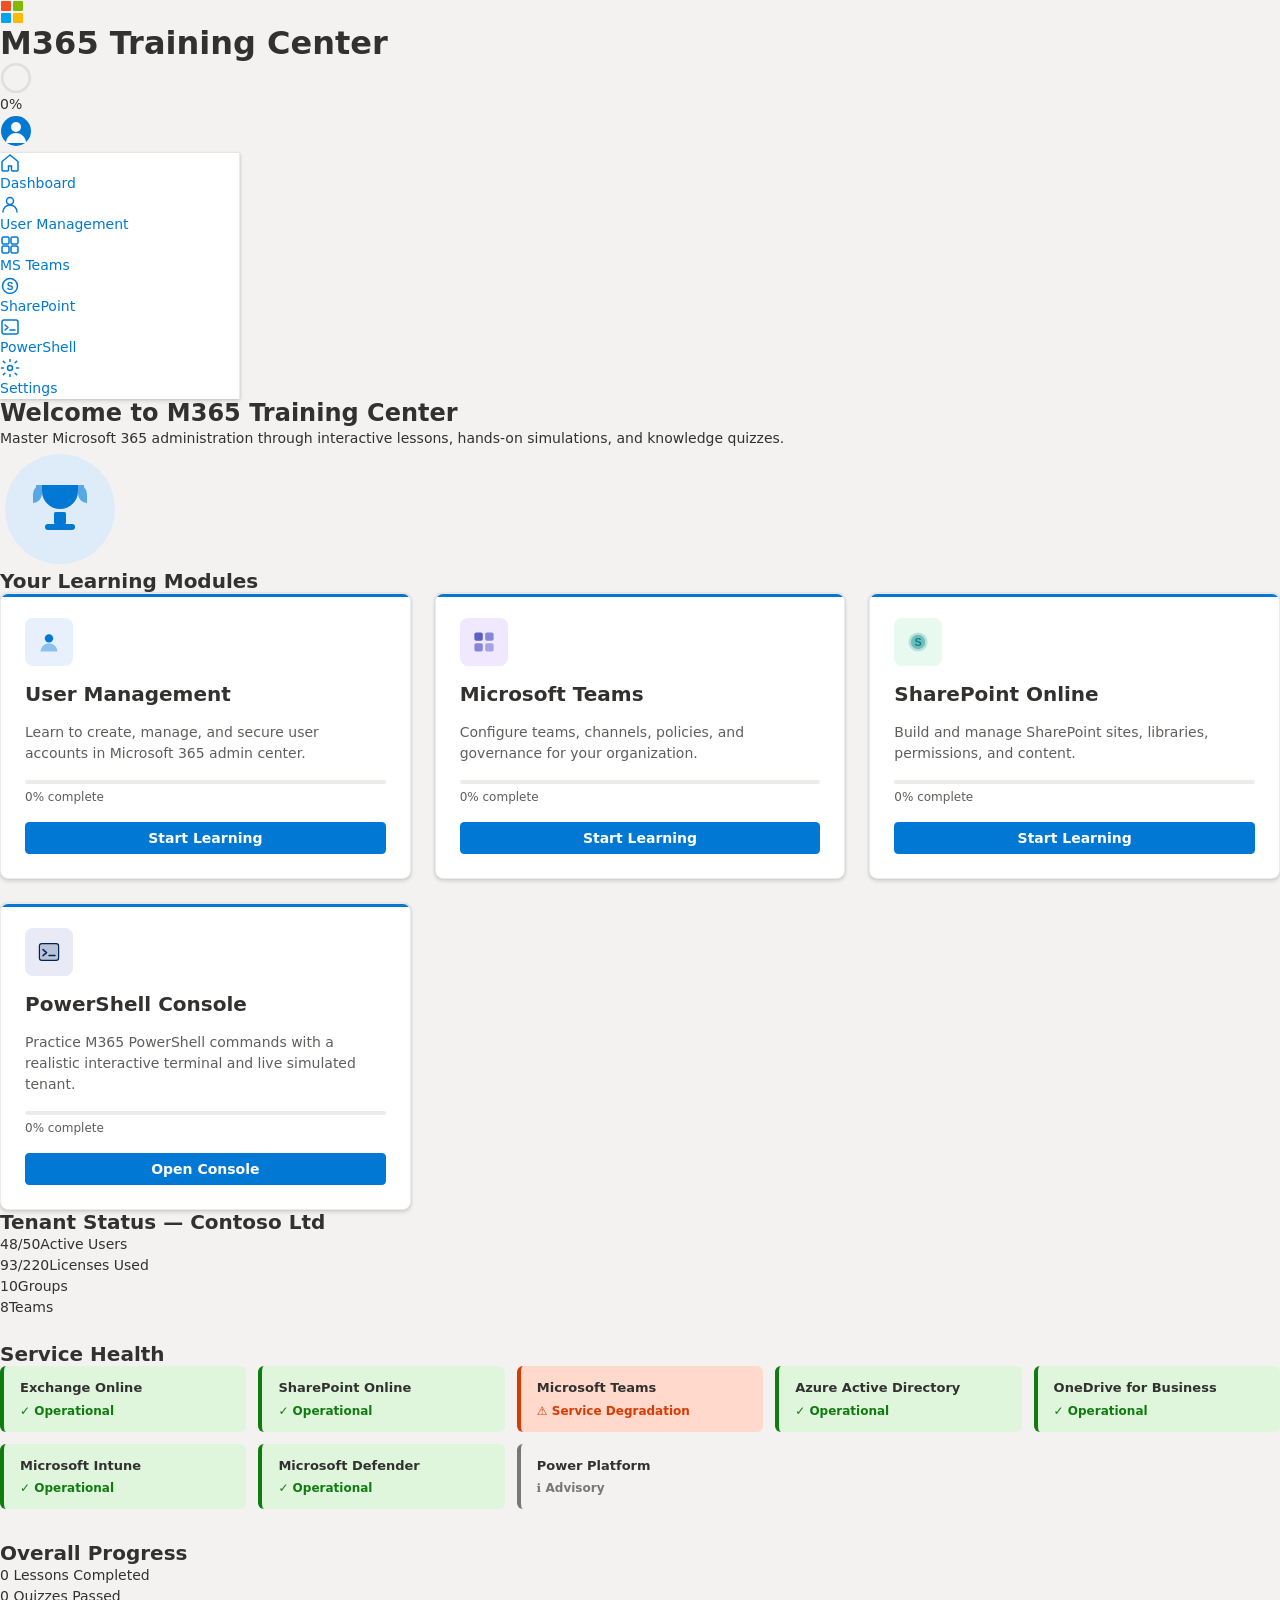
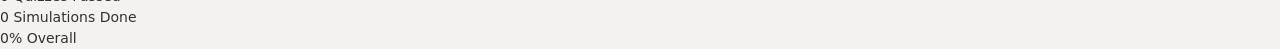
==== index.html @ ea3fabab "Initial commit" ====
<!DOCTYPE html>
<html lang="en">
<head>
  <meta charset="UTF-8">
  <meta name="viewport" content="width=device-width, initial-scale=1.0">
  <title>M365 Training Center</title>
  <link rel="stylesheet" href="css/styles.css">
</head>
<body>

  <!-- ============================================================
       TOP NAVIGATION BAR
       ============================================================ -->
  <header class="topnav" role="banner">
    <div class="topnav-left">
      <!-- Microsoft 365 Logo — four colored squares -->
      <a href="#" class="topnav-logo" aria-label="M365 Home" data-nav="dashboard">
        <svg width="24" height="24" viewBox="0 0 24 24" fill="none" aria-hidden="true">
          <rect x="1" y="1" width="10" height="10" rx="1" fill="#f25022"/>
          <rect x="13" y="1" width="10" height="10" rx="1" fill="#7fba00"/>
          <rect x="1" y="13" width="10" height="10" rx="1" fill="#00a4ef"/>
          <rect x="13" y="13" width="10" height="10" rx="1" fill="#ffb900"/>
        </svg>
      </a>
      <h1 class="topnav-title">M365 Training Center</h1>
    </div>

    <div class="topnav-right">
      <!-- Overall progress ring -->
      <div class="topnav-progress" aria-label="Overall progress" title="Overall progress">
        <svg width="32" height="32" viewBox="0 0 36 36" class="progress-ring">
          <circle cx="18" cy="18" r="15.5" fill="none" stroke="#e1dfdd" stroke-width="3"/>
          <circle cx="18" cy="18" r="15.5" fill="none" stroke="#0078d4" stroke-width="3"
                  stroke-dasharray="97.4" stroke-dashoffset="97.4" stroke-linecap="round"
                  transform="rotate(-90 18 18)" id="overall-progress-ring"/>
        </svg>
        <span class="progress-ring-label" id="overall-progress-pct">0%</span>
      </div>

      <!-- User avatar -->
      <button class="topnav-avatar" aria-label="User profile" id="btn-user-profile">
        <svg width="32" height="32" viewBox="0 0 32 32" fill="none" aria-hidden="true">
          <circle cx="16" cy="16" r="15" fill="#0078d4"/>
          <circle cx="16" cy="12" r="5" fill="#fff"/>
          <path d="M6 28c0-5.523 4.477-10 10-10s10 4.477 10 10" fill="#fff"/>
        </svg>
      </button>
    </div>
  </header>

  <!-- ============================================================
       LAYOUT WRAPPER (sidebar + main)
       ============================================================ -->
  <div class="layout">

    <!-- ==========================================================
         SIDEBAR NAVIGATION
         ========================================================== -->
    <nav class="sidebar" role="navigation" aria-label="Main navigation">
      <ul class="sidebar-nav">
        <!-- Dashboard -->
        <li>
          <a href="#" class="sidebar-link active" data-nav="dashboard" aria-current="page">
            <svg class="sidebar-icon" width="20" height="20" viewBox="0 0 20 20" fill="none" aria-hidden="true">
              <path d="M10 2L2 8.5V17a1 1 0 001 1h4.5a1 1 0 001-1v-4h3v4a1 1 0 001 1H17a1 1 0 001-1V8.5L10 2z"
                    stroke="currentColor" stroke-width="1.5" fill="none"/>
            </svg>
            <span class="sidebar-label">Dashboard</span>
          </a>
        </li>

        <!-- Module 1: User Management -->
        <li>
          <a href="#" class="sidebar-link" data-nav="module" data-module="users">
            <svg class="sidebar-icon" width="20" height="20" viewBox="0 0 20 20" fill="none" aria-hidden="true">
              <circle cx="10" cy="7" r="3.5" stroke="currentColor" stroke-width="1.5"/>
              <path d="M3 18c0-3.866 3.134-7 7-7s7 3.134 7 7" stroke="currentColor" stroke-width="1.5" stroke-linecap="round"/>
            </svg>
            <span class="sidebar-label">User Management</span>
          </a>
        </li>

        <!-- Module 2: MS Teams -->
        <li>
          <a href="#" class="sidebar-link" data-nav="module" data-module="teams">
            <svg class="sidebar-icon" width="20" height="20" viewBox="0 0 20 20" fill="none" aria-hidden="true">
              <rect x="2" y="2" width="7" height="7" rx="1.5" stroke="currentColor" stroke-width="1.5"/>
              <rect x="11" y="2" width="7" height="7" rx="1.5" stroke="currentColor" stroke-width="1.5"/>
              <rect x="2" y="11" width="7" height="7" rx="1.5" stroke="currentColor" stroke-width="1.5"/>
              <rect x="11" y="11" width="7" height="7" rx="1.5" stroke="currentColor" stroke-width="1.5"/>
            </svg>
            <span class="sidebar-label">MS Teams</span>
          </a>
        </li>

        <!-- Module 3: SharePoint -->
        <li>
          <a href="#" class="sidebar-link" data-nav="module" data-module="sharepoint">
            <svg class="sidebar-icon" width="20" height="20" viewBox="0 0 20 20" fill="none" aria-hidden="true">
              <circle cx="10" cy="10" r="7.5" stroke="currentColor" stroke-width="1.5"/>
              <text x="10" y="14" text-anchor="middle" fill="currentColor" font-size="10" font-weight="600" font-family="Segoe UI, sans-serif">S</text>
            </svg>
            <span class="sidebar-label">SharePoint</span>
          </a>
        </li>

        <!-- Module 4: PowerShell Console -->
        <li>
          <a href="#" class="sidebar-link" data-nav="module" data-module="console">
            <svg class="sidebar-icon" width="20" height="20" viewBox="0 0 20 20" fill="none" aria-hidden="true">
              <rect x="2" y="3" width="16" height="14" rx="2" stroke="currentColor" stroke-width="1.5" fill="none"/>
              <path d="M5 8l3 2.5L5 13" stroke="currentColor" stroke-width="1.5" stroke-linecap="round" stroke-linejoin="round" fill="none"/>
              <line x1="10" y1="13" x2="15" y2="13" stroke="currentColor" stroke-width="1.5" stroke-linecap="round"/>
            </svg>
            <span class="sidebar-label">PowerShell</span>
          </a>
        </li>

        <!-- Spacer -->
        <li class="sidebar-spacer" aria-hidden="true"></li>

        <!-- Settings -->
        <li>
          <a href="#" class="sidebar-link" data-nav="settings">
            <svg class="sidebar-icon" width="20" height="20" viewBox="0 0 20 20" fill="none" aria-hidden="true">
              <circle cx="10" cy="10" r="2.5" stroke="currentColor" stroke-width="1.5"/>
              <path d="M10 1.5v2M10 16.5v2M1.5 10h2M16.5 10h2M3.4 3.4l1.4 1.4M15.2 15.2l1.4 1.4M3.4 16.6l1.4-1.4M15.2 4.8l1.4-1.4"
                    stroke="currentColor" stroke-width="1.5" stroke-linecap="round"/>
            </svg>
            <span class="sidebar-label">Settings</span>
          </a>
        </li>
      </ul>
    </nav>

    <!-- ==========================================================
         MAIN CONTENT AREA
         ========================================================== -->
    <main id="main-content" class="main-content" role="main">

      <!-- ~~~~~~~~~~~~~~~~~~~~~~~~~~~~~~~~~~~~~~~~~~~~~~~~~~~~~~~~
           VIEW: DASHBOARD
           ~~~~~~~~~~~~~~~~~~~~~~~~~~~~~~~~~~~~~~~~~~~~~~~~~~~~~~~~ -->
      <section id="view-dashboard" class="view active" aria-label="Dashboard">

        <!-- Hero -->
        <div class="hero">
          <div class="hero-text">
            <h2 class="hero-title">Welcome to M365 Training Center</h2>
            <p class="hero-subtitle">Master Microsoft 365 administration through interactive lessons, hands-on simulations, and knowledge quizzes.</p>
          </div>
          <div class="hero-graphic" aria-hidden="true">
            <svg width="120" height="120" viewBox="0 0 120 120" fill="none">
              <circle cx="60" cy="60" r="55" fill="#deecf9"/>
              <svg x="24" y="24" width="72" height="72" viewBox="0 0 24 24">
                <!-- Trophy icon -->
                <path d="M6 4h12v2a6 6 0 01-12 0V4z" fill="#0078d4"/>
                <path d="M4 4h2v3a3 3 0 01-3 3H3V7a3 3 0 011-2.24V4zM20 4h-2v3a3 3 0 003 3h0V7a3 3 0 00-1-2.24V4z" fill="#0078d4" opacity="0.6"/>
                <rect x="10" y="13" width="4" height="4" rx="0.5" fill="#0078d4"/>
                <rect x="7" y="17" width="10" height="2" rx="1" fill="#0078d4"/>
              </svg>
            </svg>
          </div>
        </div>

        <!-- Module Cards -->
        <h3 class="section-heading">Your Learning Modules</h3>
        <div class="module-cards">

          <!-- Card 1: User Management -->
          <article class="module-card" data-module="users" tabindex="0" role="button" aria-label="Start User Management module">
            <div class="module-card-icon" style="background:#e8f0fe">
              <svg width="40" height="40" viewBox="0 0 40 40" fill="none" aria-hidden="true">
                <circle cx="20" cy="14" r="7" fill="#0078d4"/>
                <path d="M6 36c0-7.732 6.268-14 14-14s14 6.268 14 14" fill="#0078d4" opacity="0.4"/>
              </svg>
            </div>
            <h4 class="module-card-title">User Management</h4>
            <p class="module-card-desc">Learn to create, manage, and secure user accounts in Microsoft 365 admin center.</p>
            <div class="module-card-progress">
              <div class="progress-bar">
                <div class="progress-bar-fill" data-progress="users" style="width:0%"></div>
              </div>
              <span class="progress-label" data-progress-label="users">0% complete</span>
            </div>
            <button class="btn btn-primary module-card-btn" data-nav="module" data-module="users">Start Learning</button>
          </article>

          <!-- Card 2: MS Teams -->
          <article class="module-card" data-module="teams" tabindex="0" role="button" aria-label="Start MS Teams module">
            <div class="module-card-icon" style="background:#f0e8fe">
              <svg width="40" height="40" viewBox="0 0 40 40" fill="none" aria-hidden="true">
                <rect x="4" y="4" width="14" height="14" rx="3" fill="#5b5fc7"/>
                <rect x="22" y="4" width="14" height="14" rx="3" fill="#5b5fc7" opacity="0.7"/>
                <rect x="4" y="22" width="14" height="14" rx="3" fill="#5b5fc7" opacity="0.7"/>
                <rect x="22" y="22" width="14" height="14" rx="3" fill="#5b5fc7" opacity="0.5"/>
              </svg>
            </div>
            <h4 class="module-card-title">Microsoft Teams</h4>
            <p class="module-card-desc">Configure teams, channels, policies, and governance for your organization.</p>
            <div class="module-card-progress">
              <div class="progress-bar">
                <div class="progress-bar-fill" data-progress="teams" style="width:0%"></div>
              </div>
              <span class="progress-label" data-progress-label="teams">0% complete</span>
            </div>
            <button class="btn btn-primary module-card-btn" data-nav="module" data-module="teams">Start Learning</button>
          </article>

          <!-- Card 3: SharePoint -->
          <article class="module-card" data-module="sharepoint" tabindex="0" role="button" aria-label="Start SharePoint module">
            <div class="module-card-icon" style="background:#e8faf0">
              <svg width="40" height="40" viewBox="0 0 40 40" fill="none" aria-hidden="true">
                <circle cx="20" cy="20" r="16" fill="#038387" opacity="0.2"/>
                <circle cx="20" cy="20" r="12" fill="#038387" opacity="0.4"/>
                <text x="20" y="26" text-anchor="middle" fill="#038387" font-size="18" font-weight="700" font-family="Segoe UI, sans-serif">S</text>
              </svg>
            </div>
            <h4 class="module-card-title">SharePoint Online</h4>
            <p class="module-card-desc">Build and manage SharePoint sites, libraries, permissions, and content.</p>
            <div class="module-card-progress">
              <div class="progress-bar">
                <div class="progress-bar-fill" data-progress="sharepoint" style="width:0%"></div>
              </div>
              <span class="progress-label" data-progress-label="sharepoint">0% complete</span>
            </div>
            <button class="btn btn-primary module-card-btn" data-nav="module" data-module="sharepoint">Start Learning</button>
          </article>
          <!-- Card 4: PowerShell Console -->
          <article class="module-card" data-module="console" tabindex="0" role="button" aria-label="Start PowerShell Console module">
            <div class="module-card-icon" style="background:#e8eaf6">
              <svg width="40" height="40" viewBox="0 0 40 40" fill="none" aria-hidden="true">
                <rect x="4" y="6" width="32" height="28" rx="4" fill="#012456" opacity="0.2"/>
                <rect x="4" y="6" width="32" height="28" rx="4" fill="none" stroke="#012456" stroke-width="2"/>
                <path d="M10 16l6 5-6 5" stroke="#012456" stroke-width="2.5" stroke-linecap="round" stroke-linejoin="round" fill="none"/>
                <line x1="20" y1="26" x2="30" y2="26" stroke="#012456" stroke-width="2.5" stroke-linecap="round"/>
              </svg>
            </div>
            <h4 class="module-card-title">PowerShell Console</h4>
            <p class="module-card-desc">Practice M365 PowerShell commands with a realistic interactive terminal and live simulated tenant.</p>
            <div class="module-card-progress">
              <div class="progress-bar">
                <div class="progress-bar-fill" data-progress="console" style="width:0%"></div>
              </div>
              <span class="progress-label" data-progress-label="console">0% complete</span>
            </div>
            <button class="btn btn-primary module-card-btn" data-nav="module" data-module="console">Open Console</button>
          </article>
        </div>

        <!-- Live Tenant Status (Simulated) -->
        <h3 class="section-heading">Tenant Status &mdash; Contoso Ltd</h3>
        <div class="progress-summary-grid" id="tenant-status-grid" style="margin-bottom:24px;">
          <div class="progress-stat"><span class="progress-stat-value" id="ts-users">--</span><span class="progress-stat-label">Active Users</span></div>
          <div class="progress-stat"><span class="progress-stat-value" id="ts-licenses">--</span><span class="progress-stat-label">Licenses Used</span></div>
          <div class="progress-stat"><span class="progress-stat-value" id="ts-groups">--</span><span class="progress-stat-label">Groups</span></div>
          <div class="progress-stat"><span class="progress-stat-value" id="ts-teams">--</span><span class="progress-stat-label">Teams</span></div>
        </div>
        <h3 class="section-heading">Service Health</h3>
        <div id="service-health-panel" style="display:grid;grid-template-columns:repeat(auto-fill,minmax(220px,1fr));gap:12px;margin-bottom:32px;"></div>

        <!-- Overall Progress Summary -->
        <div class="progress-summary">
          <h3 class="section-heading">Overall Progress</h3>
          <div class="progress-summary-grid">
            <div class="progress-stat">
              <span class="progress-stat-value" id="stat-lessons-completed">0</span>
              <span class="progress-stat-label">Lessons Completed</span>
            </div>
            <div class="progress-stat">
              <span class="progress-stat-value" id="stat-quizzes-passed">0</span>
              <span class="progress-stat-label">Quizzes Passed</span>
            </div>
            <div class="progress-stat">
              <span class="progress-stat-value" id="stat-simulations-done">0</span>
              <span class="progress-stat-label">Simulations Done</span>
            </div>
            <div class="progress-stat">
              <span class="progress-stat-value" id="stat-overall-pct">0%</span>
              <span class="progress-stat-label">Overall</span>
            </div>
          </div>
        </div>
      </section>

      <!-- ~~~~~~~~~~~~~~~~~~~~~~~~~~~~~~~~~~~~~~~~~~~~~~~~~~~~~~~~
           VIEW: MODULE (shared for all 3 modules)
           ~~~~~~~~~~~~~~~~~~~~~~~~~~~~~~~~~~~~~~~~~~~~~~~~~~~~~~~~ -->
      <section id="view-module" class="view" aria-label="Module view" hidden>

        <!-- Module Header -->
        <div class="module-header">
          <button class="btn btn-text btn-back" data-nav="dashboard" aria-label="Back to dashboard">
            <!-- Arrow-left icon -->
            <svg width="20" height="20" viewBox="0 0 20 20" fill="none" aria-hidden="true">
              <path d="M12.5 15l-5-5 5-5" stroke="currentColor" stroke-width="1.5" stroke-linecap="round" stroke-linejoin="round"/>
            </svg>
            Back to Dashboard
          </button>
          <div class="module-header-info">
            <h2 class="module-header-title" id="module-title">Module Title</h2>
            <p class="module-header-desc" id="module-description">Module description goes here.</p>
          </div>
          <div class="module-header-progress">
            <div class="progress-bar progress-bar-lg">
              <div class="progress-bar-fill" id="module-progress-bar" style="width:0%"></div>
            </div>
            <span class="progress-label" id="module-progress-label">0% complete</span>
          </div>
        </div>

        <!-- Tab Navigation -->
        <div class="tab-nav" role="tablist" aria-label="Module content tabs">
          <button class="tab-btn active" role="tab" aria-selected="true" aria-controls="tab-lessons" id="tab-btn-lessons" data-tab="lessons">
            <!-- Book icon -->
            <svg width="16" height="16" viewBox="0 0 16 16" fill="none" aria-hidden="true">
              <path d="M2 2.5A1.5 1.5 0 013.5 1H7v14H3.5A1.5 1.5 0 012 13.5v-11zM9 1h3.5A1.5 1.5 0 0114 2.5v11a1.5 1.5 0 01-1.5 1.5H9V1z"
                    stroke="currentColor" stroke-width="1.2" fill="none"/>
            </svg>
            Lessons
          </button>
          <button class="tab-btn" role="tab" aria-selected="false" aria-controls="tab-simulation" id="tab-btn-simulation" data-tab="simulation">
            <!-- Beaker/simulation icon -->
            <svg width="16" height="16" viewBox="0 0 16 16" fill="none" aria-hidden="true">
              <path d="M6 1h4M7 1v5l-4 7a1 1 0 00.87 1.5h8.26A1 1 0 0013 13l-4-7V1"
                    stroke="currentColor" stroke-width="1.2" stroke-linecap="round" stroke-linejoin="round" fill="none"/>
            </svg>
            Simulation
          </button>
          <button class="tab-btn" role="tab" aria-selected="false" aria-controls="tab-quiz" id="tab-btn-quiz" data-tab="quiz">
            <!-- Question-mark / Quiz icon -->
            <svg width="16" height="16" viewBox="0 0 16 16" fill="none" aria-hidden="true">
              <circle cx="8" cy="8" r="6.5" stroke="currentColor" stroke-width="1.2"/>
              <path d="M6 6a2 2 0 113 1.94V9.5" stroke="currentColor" stroke-width="1.2" stroke-linecap="round" fill="none"/>
              <circle cx="8" cy="12" r="0.75" fill="currentColor"/>
            </svg>
            Quiz
          </button>
        </div>

        <!-- Tab Panels -->
        <div class="tab-panels">
          <!-- Lessons Tab -->
          <div class="tab-panel active" role="tabpanel" id="tab-lessons" aria-labelledby="tab-btn-lessons">
            <div class="lesson-list" id="lesson-list">
              <!-- Populated by JS — each item: -->
              <!-- <div class="lesson-item">
                <span class="lesson-status-icon">...</span>
                <div class="lesson-info">
                  <h4 class="lesson-item-title">Lesson Title</h4>
                  <span class="lesson-meta">5 min read &middot; Beginner</span>
                </div>
                <button class="btn btn-sm btn-primary">Start</button>
              </div> -->
            </div>
          </div>

          <!-- Simulation Tab -->
          <div class="tab-panel" role="tabpanel" id="tab-simulation" aria-labelledby="tab-btn-simulation" hidden>
            <div class="simulation-area" id="simulation-area">
              <div class="empty-state">
                <svg width="64" height="64" viewBox="0 0 64 64" fill="none" aria-hidden="true">
                  <circle cx="32" cy="32" r="28" fill="#f3f2f1"/>
                  <path d="M24 8h16M28 8v20l-12 24a4 4 0 003.5 6h25a4 4 0 003.5-6L36 28V8"
                        stroke="#a19f9d" stroke-width="2" stroke-linecap="round" stroke-linejoin="round" fill="none"/>
                </svg>
                <p class="empty-state-text">Select a simulation to begin your hands-on practice.</p>
              </div>
            </div>
          </div>

          <!-- Quiz Tab -->
          <div class="tab-panel" role="tabpanel" id="tab-quiz" aria-labelledby="tab-btn-quiz" hidden>
            <div class="quiz-area" id="quiz-area">
              <div class="empty-state">
                <svg width="64" height="64" viewBox="0 0 64 64" fill="none" aria-hidden="true">
                  <circle cx="32" cy="32" r="28" fill="#f3f2f1"/>
                  <circle cx="32" cy="32" r="18" stroke="#a19f9d" stroke-width="2" fill="none"/>
                  <path d="M26 26a6 6 0 119 5.83V36" stroke="#a19f9d" stroke-width="2" stroke-linecap="round" fill="none"/>
                  <circle cx="32" cy="42" r="1.5" fill="#a19f9d"/>
                </svg>
                <p class="empty-state-text">Complete lessons to unlock quizzes and test your knowledge.</p>
              </div>
            </div>
          </div>
        </div>
      </section>

      <!-- ~~~~~~~~~~~~~~~~~~~~~~~~~~~~~~~~~~~~~~~~~~~~~~~~~~~~~~~~
           VIEW: INDIVIDUAL LESSON
           ~~~~~~~~~~~~~~~~~~~~~~~~~~~~~~~~~~~~~~~~~~~~~~~~~~~~~~~~ -->
      <section id="view-lesson" class="view" aria-label="Lesson view" hidden>

        <!-- Back button -->
        <button class="btn btn-text btn-back" id="btn-back-to-module" aria-label="Back to module">
          <svg width="20" height="20" viewBox="0 0 20 20" fill="none" aria-hidden="true">
            <path d="M12.5 15l-5-5 5-5" stroke="currentColor" stroke-width="1.5" stroke-linecap="round" stroke-linejoin="round"/>
          </svg>
          Back to Module
        </button>

        <!-- Lesson Header -->
        <div class="lesson-header">
          <h2 class="lesson-title" id="lesson-title">Lesson Title</h2>
          <div class="lesson-meta-bar">
            <span class="lesson-meta-item">
              <!-- Book icon small -->
              <svg width="14" height="14" viewBox="0 0 16 16" fill="none" aria-hidden="true">
                <path d="M2 2.5A1.5 1.5 0 013.5 1H7v14H3.5A1.5 1.5 0 012 13.5v-11zM9 1h3.5A1.5 1.5 0 0114 2.5v11a1.5 1.5 0 01-1.5 1.5H9V1z"
                      stroke="currentColor" stroke-width="1.2" fill="none"/>
              </svg>
              <span id="lesson-reading-time">5 min read</span>
            </span>
            <span class="lesson-meta-item">
              <!-- Star icon for difficulty -->
              <svg width="14" height="14" viewBox="0 0 16 16" fill="none" aria-hidden="true">
                <path d="M8 1l2.24 4.54 5.01.73-3.63 3.54.86 4.99L8 12.27 3.52 14.8l.86-4.99L.75 6.27l5.01-.73L8 1z"
                      stroke="currentColor" stroke-width="1.2" fill="none" stroke-linejoin="round"/>
              </svg>
              <span id="lesson-difficulty">Beginner</span>
            </span>
          </div>
        </div>

        <!-- Lesson Content Area -->
        <article class="lesson-content" id="lesson-content">
          <!-- Populated dynamically by JS -->
        </article>

        <!-- Lesson Navigation -->
        <div class="lesson-nav">
          <button class="btn btn-outline" id="btn-prev-lesson" disabled>
            <svg width="16" height="16" viewBox="0 0 20 20" fill="none" aria-hidden="true">
              <path d="M12.5 15l-5-5 5-5" stroke="currentColor" stroke-width="1.5" stroke-linecap="round" stroke-linejoin="round"/>
            </svg>
            Previous
          </button>

          <button class="btn btn-success" id="btn-mark-complete">
            <!-- Check icon -->
            <svg width="16" height="16" viewBox="0 0 16 16" fill="none" aria-hidden="true">
              <path d="M3 8.5l3.5 3.5 6.5-7" stroke="currentColor" stroke-width="2" stroke-linecap="round" stroke-linejoin="round"/>
            </svg>
            Mark as Complete
          </button>

          <button class="btn btn-outline" id="btn-next-lesson" disabled>
            Next
            <svg width="16" height="16" viewBox="0 0 20 20" fill="none" aria-hidden="true">
              <path d="M7.5 5l5 5-5 5" stroke="currentColor" stroke-width="1.5" stroke-linecap="round" stroke-linejoin="round"/>
            </svg>
          </button>
        </div>
      </section>

      <!-- ~~~~~~~~~~~~~~~~~~~~~~~~~~~~~~~~~~~~~~~~~~~~~~~~~~~~~~~~
           VIEW: SETTINGS (bonus)
           ~~~~~~~~~~~~~~~~~~~~~~~~~~~~~~~~~~~~~~~~~~~~~~~~~~~~~~~~ -->
      <section id="view-settings" class="view" aria-label="Settings" hidden>
        <h2 class="section-heading">Settings</h2>
        <p>Application settings will appear here.</p>
      </section>

    </main>
  </div>

  <!-- ==============================================================
       TOAST NOTIFICATION CONTAINER
       ============================================================== -->
  <div id="toast-container" class="toast-container" aria-live="polite" aria-atomic="true">
    <!-- Toasts are injected dynamically, e.g.:
    <div class="toast toast-success">
      <svg class="toast-icon">...</svg>
      <span class="toast-message">Lesson marked as complete!</span>
      <button class="toast-close" aria-label="Dismiss">&times;</button>
    </div>
    -->
  </div>

  <!-- ==============================================================
       MODAL OVERLAY
       ============================================================== -->
  <div id="modal-overlay" class="modal-overlay" hidden aria-hidden="true" role="dialog" aria-modal="true">
    <div class="modal" role="document">
      <div class="modal-header">
        <h3 class="modal-title" id="modal-title">Confirm Action</h3>
        <button class="modal-close" id="modal-close" aria-label="Close modal">
          <svg width="16" height="16" viewBox="0 0 16 16" fill="none" aria-hidden="true">
            <path d="M4 4l8 8M12 4l-8 8" stroke="currentColor" stroke-width="1.5" stroke-linecap="round"/>
          </svg>
        </button>
      </div>
      <div class="modal-body" id="modal-body">
        <p>Are you sure you want to proceed?</p>
      </div>
      <div class="modal-footer">
        <button class="btn btn-outline" id="modal-cancel">Cancel</button>
        <button class="btn btn-primary" id="modal-confirm">Confirm</button>
      </div>
    </div>
  </div>

  <!-- ==============================================================
       INLINE SVG ICON DEFINITIONS (reusable via <use>)
       ============================================================== -->
  <svg xmlns="http://www.w3.org/2000/svg" style="display:none">
    <defs>
      <!-- Home -->
      <symbol id="icon-home" viewBox="0 0 20 20">
        <path d="M10 2L2 8.5V17a1 1 0 001 1h4.5a1 1 0 001-1v-4h3v4a1 1 0 001 1H17a1 1 0 001-1V8.5L10 2z"
              stroke="currentColor" stroke-width="1.5" fill="none"/>
      </symbol>
      <!-- Person -->
      <symbol id="icon-person" viewBox="0 0 20 20">
        <circle cx="10" cy="7" r="3.5" stroke="currentColor" stroke-width="1.5" fill="none"/>
        <path d="M3 18c0-3.866 3.134-7 7-7s7 3.134 7 7" stroke="currentColor" stroke-width="1.5" stroke-linecap="round" fill="none"/>
      </symbol>
      <!-- Teams (grid) -->
      <symbol id="icon-teams" viewBox="0 0 20 20">
        <rect x="2" y="2" width="7" height="7" rx="1.5" stroke="currentColor" stroke-width="1.5" fill="none"/>
        <rect x="11" y="2" width="7" height="7" rx="1.5" stroke="currentColor" stroke-width="1.5" fill="none"/>
        <rect x="2" y="11" width="7" height="7" rx="1.5" stroke="currentColor" stroke-width="1.5" fill="none"/>
        <rect x="11" y="11" width="7" height="7" rx="1.5" stroke="currentColor" stroke-width="1.5" fill="none"/>
      </symbol>
      <!-- SharePoint (S circle) -->
      <symbol id="icon-sharepoint" viewBox="0 0 20 20">
        <circle cx="10" cy="10" r="7.5" stroke="currentColor" stroke-width="1.5" fill="none"/>
        <text x="10" y="14" text-anchor="middle" fill="currentColor" font-size="10" font-weight="600" font-family="Segoe UI, sans-serif">S</text>
      </symbol>
      <!-- Settings (gear) -->
      <symbol id="icon-settings" viewBox="0 0 20 20">
        <circle cx="10" cy="10" r="2.5" stroke="currentColor" stroke-width="1.5" fill="none"/>
        <path d="M10 1.5v2M10 16.5v2M1.5 10h2M16.5 10h2M3.4 3.4l1.4 1.4M15.2 15.2l1.4 1.4M3.4 16.6l1.4-1.4M15.2 4.8l1.4-1.4"
              stroke="currentColor" stroke-width="1.5" stroke-linecap="round"/>
      </symbol>
      <!-- Check -->
      <symbol id="icon-check" viewBox="0 0 16 16">
        <path d="M3 8.5l3.5 3.5 6.5-7" stroke="currentColor" stroke-width="2" stroke-linecap="round" stroke-linejoin="round" fill="none"/>
      </symbol>
      <!-- Arrow Left -->
      <symbol id="icon-arrow-left" viewBox="0 0 20 20">
        <path d="M12.5 15l-5-5 5-5" stroke="currentColor" stroke-width="1.5" stroke-linecap="round" stroke-linejoin="round" fill="none"/>
      </symbol>
      <!-- Arrow Right -->
      <symbol id="icon-arrow-right" viewBox="0 0 20 20">
        <path d="M7.5 5l5 5-5 5" stroke="currentColor" stroke-width="1.5" stroke-linecap="round" stroke-linejoin="round" fill="none"/>
      </symbol>
      <!-- Trophy -->
      <symbol id="icon-trophy" viewBox="0 0 20 20">
        <path d="M6 3h8v3a4 4 0 01-8 0V3z" stroke="currentColor" stroke-width="1.5" fill="none"/>
        <path d="M4 3h2v2a2.5 2.5 0 01-2.5 2.5H3V5a2 2 0 012-2zM16 3h-2v2a2.5 2.5 0 002.5 2.5H17V5a2 2 0 00-2-2z"
              stroke="currentColor" stroke-width="1.2" fill="none"/>
        <line x1="10" y1="10" x2="10" y2="13" stroke="currentColor" stroke-width="1.5"/>
        <rect x="7" y="13" width="6" height="2" rx="0.5" stroke="currentColor" stroke-width="1.2" fill="none"/>
      </symbol>
      <!-- Book -->
      <symbol id="icon-book" viewBox="0 0 16 16">
        <path d="M2 2.5A1.5 1.5 0 013.5 1H7v14H3.5A1.5 1.5 0 012 13.5v-11zM9 1h3.5A1.5 1.5 0 0114 2.5v11a1.5 1.5 0 01-1.5 1.5H9V1z"
              stroke="currentColor" stroke-width="1.2" fill="none"/>
      </symbol>
      <!-- Beaker / Simulation -->
      <symbol id="icon-beaker" viewBox="0 0 16 16">
        <path d="M6 1h4M7 1v5l-4 7a1 1 0 00.87 1.5h8.26A1 1 0 0013 13l-4-7V1"
              stroke="currentColor" stroke-width="1.2" stroke-linecap="round" stroke-linejoin="round" fill="none"/>
      </symbol>
      <!-- Quiz / Question Mark -->
      <symbol id="icon-quiz" viewBox="0 0 16 16">
        <circle cx="8" cy="8" r="6.5" stroke="currentColor" stroke-width="1.2" fill="none"/>
        <path d="M6 6a2 2 0 113 1.94V9.5" stroke="currentColor" stroke-width="1.2" stroke-linecap="round" fill="none"/>
        <circle cx="8" cy="12" r="0.75" fill="currentColor"/>
      </symbol>
      <!-- Star -->
      <symbol id="icon-star" viewBox="0 0 16 16">
        <path d="M8 1l2.24 4.54 5.01.73-3.63 3.54.86 4.99L8 12.27 3.52 14.8l.86-4.99L.75 6.27l5.01-.73L8 1z"
              stroke="currentColor" stroke-width="1.2" fill="none" stroke-linejoin="round"/>
      </symbol>
      <!-- Lock -->
      <symbol id="icon-lock" viewBox="0 0 16 16">
        <rect x="3" y="7" width="10" height="8" rx="1.5" stroke="currentColor" stroke-width="1.2" fill="none"/>
        <path d="M5 7V5a3 3 0 016 0v2" stroke="currentColor" stroke-width="1.2" stroke-linecap="round" fill="none"/>
        <circle cx="8" cy="11" r="1" fill="currentColor"/>
      </symbol>
    </defs>
  </svg>

  <!-- ==============================================================
       SCRIPTS
       ============================================================== -->
  <script src="js/sim-tenant.js"></script>
  <script src="js/app.js"></script>
  <script src="js/module-users.js"></script>
  <script src="js/module-teams.js"></script>
  <script src="js/module-sharepoint.js"></script>
  <script src="js/sim-console.js"></script>

  <script>
  // Populate live tenant dashboard
  document.addEventListener("DOMContentLoaded", function() {
    var T = window.M365Tenant;
    if (!T || !T.users) return;
    function updateTenantPanel() {
      var el = function(id) { return document.getElementById(id); };
      var active = T.users.filter(function(u){return u.status==="Active";}).length;
      if (el("ts-users")) el("ts-users").textContent = active + "/" + T.users.length;
      var totalLic = 0, usedLic = 0;
      Object.keys(T.licenses).forEach(function(k){ totalLic += T.licenses[k].total; usedLic += T.licenses[k].assigned; });
      if (el("ts-licenses")) el("ts-licenses").textContent = usedLic + "/" + totalLic;
      if (el("ts-groups")) el("ts-groups").textContent = T.groups.length;
      if (el("ts-teams")) el("ts-teams").textContent = T.teams.length;
      var shp = document.getElementById("service-health-panel");
      if (shp && T.serviceHealth) {
        shp.innerHTML = "";
        T.serviceHealth.forEach(function(s) {
          var colors = { Operational:"#107c10", "Service Degradation":"#d83b01", Advisory:"#797775" };
          var bgColors = { Operational:"#dff6dd", "Service Degradation":"#fed9cc", Advisory:"#f3f2f1" };
          var icons = { Operational:"&#10003;", "Service Degradation":"&#9888;", Advisory:"&#8505;" };
          var card = document.createElement("div");
          card.style.cssText = "background:" + (bgColors[s.status]||"#f3f2f1") + ";border-radius:6px;padding:12px 16px;border-left:4px solid " + (colors[s.status]||"#797775") + ";";
          card.innerHTML = "<div style=\"font-weight:600;font-size:13px;margin-bottom:4px;\">" + s.service + "</div>" +
            "<div style=\"font-size:12px;color:" + (colors[s.status]||"#333") + ";font-weight:600;\">" + (icons[s.status]||"") + " " + s.status + "</div>";
          shp.appendChild(card);
        });
      }
    }
    updateTenantPanel();
    var origRender = window.M365App && window.M365App._origRenderDashboard;
    var observer = new MutationObserver(function(){ if(!document.getElementById("view-dashboard").hidden) updateTenantPanel(); });
    observer.observe(document.getElementById("view-dashboard"), {attributes:true});
  });
  </script>
</body>
</html>
---- css/styles.css ----
/* ============================================================
   M365 TRAINING CENTER - Fluent UI Design System
   Microsoft Fluent-inspired stylesheet
   ============================================================ */

/* ----------------------------------------------------------
   0. CSS CUSTOM PROPERTIES (Design Tokens)
   ---------------------------------------------------------- */
:root {
  /* Brand */
  --color-primary: #0078d4;
  --color-primary-hover: #106ebe;
  --color-primary-dark: #005a9e;
  --color-primary-light: #deecf9;
  --color-primary-lighter: #eff6fc;
  --color-accent: #0078d4;

  /* Semantic */
  --color-success: #107c10;
  --color-success-light: #dff6dd;
  --color-warning: #ff8c00;
  --color-warning-light: #fff4ce;
  --color-error: #d13438;
  --color-error-light: #fde7e9;

  /* Surfaces */
  --color-bg: #f3f2f1;
  --color-surface: #ffffff;
  --color-surface-alt: #faf9f8;

  /* Text */
  --color-text-primary: #323130;
  --color-text-secondary: #605e5c;
  --color-text-disabled: #a19f9d;
  --color-text-on-primary: #ffffff;

  /* Borders */
  --color-border: #edebe9;
  --color-border-strong: #8a8886;

  /* Module accent colors */
  --color-users: #0078d4;
  --color-teams: #6264a7;
  --color-sharepoint: #038387;
  --color-exchange: #0078d4;
  --color-security: #d13438;
  --color-power: #742774;

  /* Typography */
  --font-family: "Segoe UI", system-ui, -apple-system, sans-serif;
  --font-size-xs: 12px;
  --font-size-sm: 14px;
  --font-size-base: 16px;
  --font-size-md: 18px;
  --font-size-lg: 20px;
  --font-size-xl: 24px;
  --font-size-xxl: 28px;
  --font-size-hero: 32px;
  --font-size-display: 40px;

  --font-weight-regular: 400;
  --font-weight-semibold: 600;
  --font-weight-bold: 700;

  --line-height-tight: 1.2;
  --line-height-normal: 1.5;
  --line-height-relaxed: 1.7;

  /* Spacing */
  --space-xxs: 2px;
  --space-xs: 4px;
  --space-sm: 8px;
  --space-md: 12px;
  --space-base: 16px;
  --space-lg: 20px;
  --space-xl: 24px;
  --space-xxl: 32px;
  --space-xxxl: 40px;
  --space-huge: 48px;

  /* Radii */
  --radius-sm: 2px;
  --radius-md: 4px;
  --radius-lg: 8px;
  --radius-xl: 12px;
  --radius-round: 9999px;

  /* Shadows (Fluent depth) */
  --shadow-2: 0 0 2px rgba(0, 0, 0, 0.12), 0 1px 2px rgba(0, 0, 0, 0.14);
  --shadow-4: 0 0 2px rgba(0, 0, 0, 0.12), 0 2px 4px rgba(0, 0, 0, 0.14);
  --shadow-8: 0 0 2px rgba(0, 0, 0, 0.12), 0 4px 8px rgba(0, 0, 0, 0.14);
  --shadow-16: 0 0 2px rgba(0, 0, 0, 0.12), 0 8px 16px rgba(0, 0, 0, 0.14);
  --shadow-28: 0 0 8px rgba(0, 0, 0, 0.13), 0 14px 28px rgba(0, 0, 0, 0.18);

  /* Transitions */
  --transition-fast: 120ms ease;
  --transition-normal: 200ms ease;
  --transition-slow: 300ms ease;

  /* Layout */
  --sidebar-width: 240px;
  --topbar-height: 48px;
  --content-max-width: 1200px;
  --lesson-max-width: 800px;
  --quiz-max-width: 700px;
}


/* ----------------------------------------------------------
   1. CSS RESET + BASE
   ---------------------------------------------------------- */
*,
*::before,
*::after {
  box-sizing: border-box;
  margin: 0;
  padding: 0;
}

/* Ensure [hidden] attribute always hides elements, even if a class sets display */
[hidden] {
  display: none !important;
}

html {
  font-size: var(--font-size-base);
  -webkit-text-size-adjust: 100%;
  -webkit-font-smoothing: antialiased;
  -moz-osx-font-smoothing: grayscale;
  text-rendering: optimizeLegibility;
}

body {
  font-family: var(--font-family);
  font-size: var(--font-size-sm);
  font-weight: var(--font-weight-regular);
  line-height: var(--line-height-normal);
  color: var(--color-text-primary);
  background-color: var(--color-bg);
  min-height: 100vh;
  overflow-x: hidden;
}

img,
svg {
  display: block;
  max-width: 100%;
}

a {
  color: var(--color-primary);
  text-decoration: none;
}

a:hover {
  color: var(--color-primary-hover);
  text-decoration: underline;
}

a:focus-visible {
  outline: 2px solid var(--color-primary);
  outline-offset: 2px;
  border-radius: var(--radius-sm);
}

button {
  font-family: inherit;
  font-size: inherit;
  cursor: pointer;
  border: none;
  background: none;
  color: inherit;
}

button:focus-visible {
  outline: 2px solid var(--color-primary);
  outline-offset: 2px;
  border-radius: var(--radius-sm);
}

ul,
ol {
  list-style: none;
}

input,
select,
textarea {
  font-family: inherit;
  font-size: inherit;
}

h1, h2, h3, h4, h5, h6 {
  font-weight: var(--font-weight-semibold);
  line-height: var(--line-height-tight);
  color: var(--color-text-primary);
}

h1 { font-size: var(--font-size-hero); }
h2 { font-size: var(--font-size-xl); }
h3 { font-size: var(--font-size-lg); }
h4 { font-size: var(--font-size-md); }


/* ----------------------------------------------------------
   2. LAYOUT
   ---------------------------------------------------------- */
.app-wrapper {
  display: flex;
  height: 100vh;
  overflow: hidden;
}

.sidebar {
  width: var(--sidebar-width);
  min-width: var(--sidebar-width);
  background-color: var(--color-surface);
  border-right: 1px solid var(--color-border);
  display: flex;
  flex-direction: column;
  z-index: 100;
  box-shadow: var(--shadow-4);
  overflow-y: auto;
  overflow-x: hidden;
  transition: transform var(--transition-slow), width var(--transition-slow);
}

.main-area {
  flex: 1;
  display: flex;
  flex-direction: column;
  min-width: 0;
  overflow: hidden;
}

.topbar {
  height: var(--topbar-height);
  min-height: var(--topbar-height);
  background-color: var(--color-surface);
  border-bottom: 1px solid var(--color-border);
  display: flex;
  align-items: center;
  padding: 0 var(--space-xl);
  gap: var(--space-base);
  box-shadow: var(--shadow-2);
  z-index: 50;
}

.topbar-title {
  font-size: var(--font-size-base);
  font-weight: var(--font-weight-semibold);
  color: var(--color-text-primary);
  white-space: nowrap;
  overflow: hidden;
  text-overflow: ellipsis;
}

.topbar-spacer {
  flex: 1;
}

.topbar-actions {
  display: flex;
  align-items: center;
  gap: var(--space-sm);
}

.topbar-btn {
  width: 36px;
  height: 36px;
  border-radius: var(--radius-md);
  display: flex;
  align-items: center;
  justify-content: center;
  color: var(--color-text-secondary);
  transition: background-color var(--transition-fast), color var(--transition-fast);
}

.topbar-btn:hover {
  background-color: var(--color-bg);
  color: var(--color-text-primary);
}

.topbar-btn svg {
  width: 20px;
  height: 20px;
}

.content-area {
  flex: 1;
  overflow-y: auto;
  padding: var(--space-xxl);
  scroll-behavior: smooth;
}

.content-inner {
  max-width: var(--content-max-width);
  margin: 0 auto;
  animation: fadeIn var(--transition-normal) ease;
}


/* ----------------------------------------------------------
   3. SIDEBAR / NAVIGATION
   ---------------------------------------------------------- */
.nav-logo {
  display: flex;
  align-items: center;
  gap: var(--space-md);
  padding: var(--space-base) var(--space-lg);
  height: var(--topbar-height);
  border-bottom: 1px solid var(--color-border);
  flex-shrink: 0;
}

.nav-logo-icon {
  width: 28px;
  height: 28px;
  display: flex;
  align-items: center;
  justify-content: center;
  flex-shrink: 0;
}

.nav-logo-icon svg {
  width: 28px;
  height: 28px;
  fill: var(--color-primary);
}

.nav-logo-text {
  font-size: var(--font-size-base);
  font-weight: var(--font-weight-semibold);
  color: var(--color-text-primary);
  white-space: nowrap;
}

.nav-logo-text span {
  color: var(--color-primary);
}

.nav-items {
  padding: var(--space-sm) var(--space-sm);
  flex: 1;
  display: flex;
  flex-direction: column;
  gap: var(--space-xxs);
}

.nav-section-label {
  font-size: var(--font-size-xs);
  font-weight: var(--font-weight-semibold);
  color: var(--color-text-secondary);
  text-transform: uppercase;
  letter-spacing: 0.5px;
  padding: var(--space-base) var(--space-md) var(--space-xs);
}

.nav-item {
  display: flex;
  align-items: center;
  gap: var(--space-md);
  padding: var(--space-sm) var(--space-md);
  border-radius: var(--radius-md);
  color: var(--color-text-primary);
  font-size: var(--font-size-sm);
  font-weight: var(--font-weight-regular);
  transition: background-color var(--transition-fast), color var(--transition-fast);
  cursor: pointer;
  user-select: none;
  position: relative;
  text-decoration: none;
}

.nav-item:hover {
  background-color: var(--color-bg);
  text-decoration: none;
}

.nav-item:active {
  background-color: var(--color-border);
}

.nav-item.active {
  background-color: var(--color-primary);
  color: var(--color-text-on-primary);
  font-weight: var(--font-weight-semibold);
}

.nav-item.active:hover {
  background-color: var(--color-primary-hover);
}

.nav-item svg,
.nav-item .nav-icon {
  width: 20px;
  height: 20px;
  flex-shrink: 0;
  display: flex;
  align-items: center;
  justify-content: center;
}

.nav-item.active svg {
  color: var(--color-text-on-primary);
  fill: var(--color-text-on-primary);
}

.nav-item .nav-badge {
  margin-left: auto;
  background-color: var(--color-error);
  color: #ffffff;
  font-size: var(--font-size-xs);
  font-weight: var(--font-weight-semibold);
  padding: 1px 6px;
  border-radius: var(--radius-round);
  min-width: 18px;
  text-align: center;
}

.nav-item.active .nav-badge {
  background-color: rgba(255, 255, 255, 0.3);
}

.nav-footer {
  padding: var(--space-base);
  border-top: 1px solid var(--color-border);
  flex-shrink: 0;
}

.sidebar-toggle {
  display: none;
  width: 36px;
  height: 36px;
  border-radius: var(--radius-md);
  align-items: center;
  justify-content: center;
  color: var(--color-text-secondary);
}

.sidebar-toggle:hover {
  background-color: var(--color-bg);
}


/* ----------------------------------------------------------
   4. MODULE CARDS (Dashboard)
   ---------------------------------------------------------- */
.dashboard-header {
  margin-bottom: var(--space-xxl);
}

.dashboard-header h1 {
  font-size: var(--font-size-xxl);
  margin-bottom: var(--space-sm);
}

.dashboard-header p {
  color: var(--color-text-secondary);
  font-size: var(--font-size-base);
}

.module-cards {
  display: grid;
  grid-template-columns: repeat(3, 1fr);
  gap: var(--space-xl);
}

.module-card {
  background-color: var(--color-surface);
  border-radius: var(--radius-lg);
  box-shadow: var(--shadow-4);
  padding: var(--space-xl);
  display: flex;
  flex-direction: column;
  gap: var(--space-base);
  transition:
    transform var(--transition-normal),
    box-shadow var(--transition-normal);
  cursor: pointer;
  border: 1px solid var(--color-border);
  position: relative;
  overflow: hidden;
}

.module-card::before {
  content: "";
  position: absolute;
  top: 0;
  left: 0;
  right: 0;
  height: 3px;
  background-color: var(--module-color, var(--color-primary));
  border-radius: var(--radius-lg) var(--radius-lg) 0 0;
}

.module-card:hover {
  transform: translateY(-2px);
  box-shadow: var(--shadow-16);
  border-color: var(--module-color, var(--color-primary));
}

.module-card:active {
  transform: translateY(0);
  box-shadow: var(--shadow-8);
}

.module-card--users  { --module-color: var(--color-users); }
.module-card--teams  { --module-color: var(--color-teams); }
.module-card--sharepoint { --module-color: var(--color-sharepoint); }
.module-card--exchange { --module-color: var(--color-exchange); }
.module-card--security { --module-color: var(--color-security); }
.module-card--power  { --module-color: var(--color-power); }

.module-card-header {
  display: flex;
  align-items: flex-start;
  gap: var(--space-base);
}

.module-card-icon {
  width: 48px;
  height: 48px;
  border-radius: var(--radius-lg);
  display: flex;
  align-items: center;
  justify-content: center;
  flex-shrink: 0;
  background-color: var(--module-color, var(--color-primary));
  color: #ffffff;
}

.module-card-icon--light {
  background-color: var(--color-primary-lighter);
  color: var(--color-primary);
}

.module-card-icon svg {
  width: 24px;
  height: 24px;
}

.module-card-title {
  font-size: var(--font-size-lg);
  font-weight: var(--font-weight-semibold);
  color: var(--color-text-primary);
  line-height: var(--line-height-tight);
}

.module-card-desc {
  font-size: var(--font-size-sm);
  color: var(--color-text-secondary);
  line-height: var(--line-height-normal);
  flex: 1;
}

.module-card-meta {
  display: flex;
  align-items: center;
  gap: var(--space-base);
  font-size: var(--font-size-xs);
  color: var(--color-text-secondary);
}

.module-card-meta-item {
  display: flex;
  align-items: center;
  gap: var(--space-xs);
}

.module-card-meta-item svg {
  width: 14px;
  height: 14px;
}

.progress-bar {
  width: 100%;
  height: 4px;
  background-color: var(--color-border);
  border-radius: var(--radius-round);
  overflow: hidden;
  position: relative;
}

.progress-bar-fill {
  height: 100%;
  background-color: var(--module-color, var(--color-primary));
  border-radius: var(--radius-round);
  transition: width var(--transition-slow);
  position: relative;
}

.progress-bar-fill::after {
  content: "";
  position: absolute;
  top: 0;
  left: 0;
  right: 0;
  bottom: 0;
  background: linear-gradient(
    90deg,
    transparent 0%,
    rgba(255, 255, 255, 0.3) 50%,
    transparent 100%
  );
  animation: progressShimmer 2s infinite;
}

.progress-label {
  display: flex;
  justify-content: space-between;
  align-items: center;
  font-size: var(--font-size-xs);
  color: var(--color-text-secondary);
  margin-top: var(--space-xs);
}

.module-card-footer {
  display: flex;
  align-items: center;
  justify-content: space-between;
  margin-top: auto;
  padding-top: var(--space-sm);
}


/* ----------------------------------------------------------
   5. MODULE VIEW
   ---------------------------------------------------------- */
.module-header {
  border-radius: var(--radius-lg);
  padding: var(--space-xxxl) var(--space-xxl);
  margin-bottom: var(--space-xxl);
  color: #ffffff;
  position: relative;
  overflow: hidden;
  background: linear-gradient(
    135deg,
    var(--module-color, var(--color-primary)) 0%,
    var(--module-color-dark, var(--color-primary-dark)) 100%
  );
}

.module-header::before {
  content: "";
  position: absolute;
  top: -50%;
  right: -20%;
  width: 400px;
  height: 400px;
  border-radius: 50%;
  background: rgba(255, 255, 255, 0.06);
  pointer-events: none;
}

.module-header::after {
  content: "";
  position: absolute;
  bottom: -60%;
  left: 10%;
  width: 300px;
  height: 300px;
  border-radius: 50%;
  background: rgba(255, 255, 255, 0.04);
  pointer-events: none;
}

.module-header h1 {
  font-size: var(--font-size-hero);
  color: #ffffff;
  margin-bottom: var(--space-sm);
  position: relative;
  z-index: 1;
}

.module-header p {
  font-size: var(--font-size-base);
  opacity: 0.9;
  max-width: 600px;
  position: relative;
  z-index: 1;
}

.module-header--users {
  --module-color: var(--color-users);
  --module-color-dark: #005a9e;
}

.module-header--teams {
  --module-color: var(--color-teams);
  --module-color-dark: #464775;
}

.module-header--sharepoint {
  --module-color: var(--color-sharepoint);
  --module-color-dark: #025d60;
}

.module-header--exchange {
  --module-color: #0078d4;
  --module-color-dark: #004578;
}

.module-header--security {
  --module-color: var(--color-security);
  --module-color-dark: #a4262c;
}

.module-header--power {
  --module-color: var(--color-power);
  --module-color-dark: #5c2d5c;
}

/* Tabs */
.tab-nav {
  display: flex;
  gap: 0;
  border-bottom: 1px solid var(--color-border);
  margin-bottom: var(--space-xl);
  position: relative;
}

.tab-btn {
  padding: var(--space-md) var(--space-lg);
  font-size: var(--font-size-sm);
  font-weight: var(--font-weight-semibold);
  color: var(--color-text-secondary);
  background: none;
  border: none;
  border-bottom: 2px solid transparent;
  cursor: pointer;
  transition:
    color var(--transition-fast),
    border-color var(--transition-normal);
  position: relative;
  white-space: nowrap;
}

.tab-btn:hover {
  color: var(--color-text-primary);
  background-color: var(--color-surface-alt);
}

.tab-btn.active {
  color: var(--color-primary);
  border-bottom-color: var(--color-primary);
}

.tab-btn.active::after {
  content: "";
  position: absolute;
  bottom: -1px;
  left: 0;
  right: 0;
  height: 2px;
  background-color: var(--color-primary);
  animation: tabSlideIn var(--transition-normal) ease;
}

.tab-content {
  display: none;
  animation: fadeIn var(--transition-normal) ease;
}

.tab-content.active {
  display: block;
}


/* ----------------------------------------------------------
   6. LESSON LIST
   ---------------------------------------------------------- */
.lesson-list {
  display: flex;
  flex-direction: column;
  gap: var(--space-sm);
}

.lesson-item {
  display: flex;
  align-items: center;
  gap: var(--space-base);
  padding: var(--space-base) var(--space-lg);
  background-color: var(--color-surface);
  border: 1px solid var(--color-border);
  border-radius: var(--radius-lg);
  cursor: pointer;
  transition:
    background-color var(--transition-fast),
    border-color var(--transition-fast),
    box-shadow var(--transition-fast);
}

.lesson-item:hover {
  border-color: var(--color-primary);
  box-shadow: var(--shadow-4);
  background-color: var(--color-primary-lighter);
}

.lesson-item:active {
  background-color: var(--color-primary-light);
}

.lesson-number {
  width: 32px;
  height: 32px;
  border-radius: 50%;
  display: flex;
  align-items: center;
  justify-content: center;
  font-size: var(--font-size-sm);
  font-weight: var(--font-weight-semibold);
  background-color: var(--color-bg);
  color: var(--color-text-secondary);
  flex-shrink: 0;
}

.lesson-info {
  flex: 1;
  min-width: 0;
}

.lesson-title {
  font-size: var(--font-size-sm);
  font-weight: var(--font-weight-semibold);
  color: var(--color-text-primary);
  margin-bottom: var(--space-xxs);
}

.lesson-duration {
  font-size: var(--font-size-xs);
  color: var(--color-text-secondary);
  display: flex;
  align-items: center;
  gap: var(--space-xs);
}

.lesson-duration svg {
  width: 12px;
  height: 12px;
}

.lesson-status {
  flex-shrink: 0;
  width: 24px;
  height: 24px;
  display: flex;
  align-items: center;
  justify-content: center;
}

/* Completed lesson */
.lesson-item.completed .lesson-number {
  background-color: var(--color-success);
  color: #ffffff;
}

.lesson-item.completed .lesson-status {
  color: var(--color-success);
}

.lesson-item.completed .lesson-status::after {
  content: "";
  width: 20px;
  height: 20px;
  border-radius: 50%;
  background-color: var(--color-success);
  display: flex;
  align-items: center;
  justify-content: center;
  background-image: url("data:image/svg+xml,%3Csvg xmlns='http://www.w3.org/2000/svg' viewBox='0 0 24 24' fill='white'%3E%3Cpath d='M9 16.17L4.83 12l-1.42 1.41L9 19 21 7l-1.41-1.41L9 16.17z'/%3E%3C/svg%3E");
  background-size: 14px;
  background-repeat: no-repeat;
  background-position: center;
}

/* In-progress lesson */
.lesson-item.in-progress .lesson-number {
  background-color: var(--color-primary);
  color: #ffffff;
}

.lesson-item.in-progress {
  border-color: var(--color-primary);
  background-color: var(--color-primary-lighter);
}

/* Locked lesson */
.lesson-item.locked {
  opacity: 0.6;
  cursor: not-allowed;
}

.lesson-item.locked:hover {
  border-color: var(--color-border);
  box-shadow: none;
  background-color: var(--color-surface);
}

.lesson-item.locked .lesson-number {
  background-color: var(--color-border);
  color: var(--color-text-disabled);
}

.lesson-item.locked .lesson-title {
  color: var(--color-text-disabled);
}

.lesson-item.locked .lesson-status::after {
  content: "";
  width: 18px;
  height: 18px;
  background-image: url("data:image/svg+xml,%3Csvg xmlns='http://www.w3.org/2000/svg' viewBox='0 0 24 24' fill='%23a19f9d'%3E%3Cpath d='M18 8h-1V6c0-2.76-2.24-5-5-5S7 3.24 7 6v2H6c-1.1 0-2 .9-2 2v10c0 1.1.9 2 2 2h12c1.1 0 2-.9 2-2V10c0-1.1-.9-2-2-2zm-6 9c-1.1 0-2-.9-2-2s.9-2 2-2 2 .9 2 2-.9 2-2 2zm3.1-9H8.9V6c0-1.71 1.39-3.1 3.1-3.1 1.71 0 3.1 1.39 3.1 3.1v2z'/%3E%3C/svg%3E");
  background-size: contain;
  background-repeat: no-repeat;
}


/* ----------------------------------------------------------
   7. LESSON VIEW
   ---------------------------------------------------------- */
.lesson-header {
  margin-bottom: var(--space-xxl);
}

.breadcrumb {
  display: flex;
  align-items: center;
  gap: var(--space-sm);
  font-size: var(--font-size-sm);
  color: var(--color-text-secondary);
  margin-bottom: var(--space-base);
  flex-wrap: wrap;
}

.breadcrumb a {
  color: var(--color-primary);
  text-decoration: none;
}

.breadcrumb a:hover {
  text-decoration: underline;
}

.breadcrumb-separator {
  color: var(--color-text-disabled);
  font-size: var(--font-size-xs);
}

.breadcrumb-current {
  color: var(--color-text-primary);
  font-weight: var(--font-weight-semibold);
}

.lesson-header h1 {
  font-size: var(--font-size-xxl);
  margin-bottom: var(--space-sm);
}

.lesson-header-meta {
  display: flex;
  align-items: center;
  gap: var(--space-base);
  font-size: var(--font-size-sm);
  color: var(--color-text-secondary);
}

.lesson-body {
  max-width: var(--lesson-max-width);
}

.lesson-content {
  line-height: var(--line-height-relaxed);
  font-size: var(--font-size-base);
  color: var(--color-text-primary);
}

.lesson-content h2 {
  font-size: var(--font-size-xl);
  margin-top: var(--space-xxl);
  margin-bottom: var(--space-base);
  padding-bottom: var(--space-sm);
  border-bottom: 1px solid var(--color-border);
}

.lesson-content h3 {
  font-size: var(--font-size-md);
  margin-top: var(--space-xl);
  margin-bottom: var(--space-md);
}

.lesson-content p {
  margin-bottom: var(--space-base);
}

.lesson-content ul,
.lesson-content ol {
  margin-bottom: var(--space-base);
  padding-left: var(--space-xl);
}

.lesson-content ul {
  list-style: disc;
}

.lesson-content ol {
  list-style: decimal;
}

.lesson-content li {
  margin-bottom: var(--space-sm);
}

.lesson-content code {
  font-family: "Cascadia Code", "Fira Code", "Consolas", monospace;
  font-size: 0.9em;
  background-color: var(--color-bg);
  padding: 2px 6px;
  border-radius: var(--radius-sm);
  border: 1px solid var(--color-border);
  color: var(--color-primary-dark);
}

.lesson-content pre {
  background-color: #1e1e1e;
  color: #d4d4d4;
  padding: var(--space-base);
  border-radius: var(--radius-lg);
  overflow-x: auto;
  margin-bottom: var(--space-base);
  font-size: var(--font-size-sm);
  line-height: var(--line-height-normal);
}

.lesson-content pre code {
  background: none;
  padding: 0;
  border: none;
  color: inherit;
  font-size: inherit;
}

.lesson-content blockquote {
  border-left: 4px solid var(--color-primary);
  background-color: var(--color-primary-lighter);
  padding: var(--space-base) var(--space-lg);
  margin-bottom: var(--space-base);
  border-radius: 0 var(--radius-md) var(--radius-md) 0;
  color: var(--color-text-primary);
}

.lesson-content table {
  width: 100%;
  border-collapse: collapse;
  margin-bottom: var(--space-base);
  font-size: var(--font-size-sm);
}

.lesson-content th,
.lesson-content td {
  padding: var(--space-sm) var(--space-md);
  text-align: left;
  border-bottom: 1px solid var(--color-border);
}

.lesson-content th {
  font-weight: var(--font-weight-semibold);
  background-color: var(--color-surface-alt);
}

.lesson-content .callout {
  padding: var(--space-base) var(--space-lg);
  border-radius: var(--radius-lg);
  margin-bottom: var(--space-base);
  display: flex;
  gap: var(--space-md);
  align-items: flex-start;
}

.lesson-content .callout--info {
  background-color: var(--color-primary-lighter);
  border-left: 4px solid var(--color-primary);
}

.lesson-content .callout--warning {
  background-color: var(--color-warning-light);
  border-left: 4px solid var(--color-warning);
}

.lesson-content .callout--success {
  background-color: var(--color-success-light);
  border-left: 4px solid var(--color-success);
}

.lesson-content .callout--error {
  background-color: var(--color-error-light);
  border-left: 4px solid var(--color-error);
}

/* Lesson navigation */
.lesson-nav {
  display: flex;
  justify-content: space-between;
  align-items: center;
  margin-top: var(--space-xxxl);
  padding-top: var(--space-xl);
  border-top: 1px solid var(--color-border);
  gap: var(--space-base);
}

.lesson-nav-btn {
  display: flex;
  align-items: center;
  gap: var(--space-sm);
  padding: var(--space-sm) var(--space-base);
  border-radius: var(--radius-md);
  font-size: var(--font-size-sm);
  font-weight: var(--font-weight-semibold);
  color: var(--color-primary);
  background: none;
  border: 1px solid var(--color-border);
  transition:
    background-color var(--transition-fast),
    border-color var(--transition-fast);
}

.lesson-nav-btn:hover {
  background-color: var(--color-primary-lighter);
  border-color: var(--color-primary);
}

.lesson-nav-btn:disabled {
  color: var(--color-text-disabled);
  cursor: not-allowed;
  border-color: var(--color-border);
}

.lesson-nav-btn:disabled:hover {
  background-color: transparent;
  border-color: var(--color-border);
}

.lesson-nav-btn svg {
  width: 16px;
  height: 16px;
}

.mark-complete-btn {
  display: inline-flex;
  align-items: center;
  gap: var(--space-sm);
  padding: var(--space-sm) var(--space-lg);
  background-color: var(--color-success);
  color: #ffffff;
  font-size: var(--font-size-sm);
  font-weight: var(--font-weight-semibold);
  border: none;
  border-radius: var(--radius-md);
  cursor: pointer;
  transition:
    background-color var(--transition-fast),
    transform var(--transition-fast);
}

.mark-complete-btn:hover {
  background-color: #0b6a0b;
  transform: scale(1.02);
}

.mark-complete-btn:active {
  transform: scale(0.98);
}

.mark-complete-btn svg {
  width: 16px;
  height: 16px;
}

.mark-complete-btn.completed {
  background-color: var(--color-bg);
  color: var(--color-success);
  border: 1px solid var(--color-success);
  cursor: default;
}

.mark-complete-btn.completed:hover {
  transform: none;
}


/* ----------------------------------------------------------
   8. SIMULATION
   ---------------------------------------------------------- */
.sim-container {
  border: 1px solid var(--color-border);
  border-radius: var(--radius-lg);
  overflow: hidden;
  background-color: var(--color-surface);
  box-shadow: var(--shadow-8);
}

.sim-header {
  display: flex;
  align-items: center;
  gap: var(--space-md);
  padding: var(--space-sm) var(--space-base);
  background-color: var(--color-surface-alt);
  border-bottom: 1px solid var(--color-border);
}

.sim-header-title {
  font-size: var(--font-size-sm);
  font-weight: var(--font-weight-semibold);
  color: var(--color-text-primary);
}

.sim-header-actions {
  margin-left: auto;
  display: flex;
  gap: var(--space-sm);
}

.sim-toolbar {
  display: flex;
  align-items: center;
  gap: var(--space-sm);
  padding: var(--space-sm) var(--space-base);
  background-color: var(--color-surface);
  border-bottom: 1px solid var(--color-border);
}

.sim-toolbar-btn {
  padding: var(--space-xs) var(--space-md);
  font-size: var(--font-size-sm);
  border-radius: var(--radius-sm);
  color: var(--color-text-primary);
  background: none;
  border: 1px solid transparent;
  transition: background-color var(--transition-fast);
}

.sim-toolbar-btn:hover {
  background-color: var(--color-bg);
  border-color: var(--color-border);
}

.sim-toolbar-btn.active {
  background-color: var(--color-primary-lighter);
  color: var(--color-primary);
  border-color: var(--color-primary);
}

.sim-body {
  min-height: 400px;
  display: flex;
}

.sim-feedback {
  padding: var(--space-md) var(--space-base);
  font-size: var(--font-size-sm);
  display: flex;
  align-items: center;
  gap: var(--space-sm);
  animation: fadeIn var(--transition-normal) ease;
}

.sim-feedback--success {
  background-color: var(--color-success-light);
  color: var(--color-success);
  border-bottom: 1px solid var(--color-success);
}

.sim-feedback--error {
  background-color: var(--color-error-light);
  color: var(--color-error);
  border-bottom: 1px solid var(--color-error);
}

.sim-feedback--info {
  background-color: var(--color-primary-lighter);
  color: var(--color-primary);
  border-bottom: 1px solid var(--color-primary);
}

.sim-feedback svg {
  width: 16px;
  height: 16px;
  flex-shrink: 0;
}

/* Admin panel simulation */
.admin-panel {
  display: flex;
  flex: 1;
  min-height: 400px;
}

.admin-panel-sidebar {
  width: 200px;
  background-color: #1b1a19;
  color: #ffffff;
  padding: var(--space-sm) 0;
  flex-shrink: 0;
}

.admin-panel-sidebar-item {
  display: flex;
  align-items: center;
  gap: var(--space-sm);
  padding: var(--space-sm) var(--space-base);
  font-size: var(--font-size-sm);
  color: rgba(255, 255, 255, 0.8);
  cursor: pointer;
  transition: background-color var(--transition-fast);
}

.admin-panel-sidebar-item:hover {
  background-color: rgba(255, 255, 255, 0.1);
}

.admin-panel-sidebar-item.active {
  background-color: rgba(255, 255, 255, 0.15);
  color: #ffffff;
  border-left: 3px solid var(--color-primary);
}

.admin-panel-sidebar-item svg {
  width: 16px;
  height: 16px;
  opacity: 0.7;
}

.admin-panel-content {
  flex: 1;
  padding: var(--space-lg);
  background-color: var(--color-bg);
  overflow-y: auto;
}

.admin-panel-content h2 {
  font-size: var(--font-size-lg);
  margin-bottom: var(--space-base);
}

/* Sim interactive elements */
.sim-input-group {
  margin-bottom: var(--space-base);
}

.sim-input-group label {
  display: block;
  font-size: var(--font-size-sm);
  font-weight: var(--font-weight-semibold);
  color: var(--color-text-primary);
  margin-bottom: var(--space-xs);
}

.sim-input {
  width: 100%;
  max-width: 400px;
  padding: var(--space-sm) var(--space-md);
  border: 1px solid var(--color-border);
  border-radius: var(--radius-md);
  font-size: var(--font-size-sm);
  color: var(--color-text-primary);
  background-color: var(--color-surface);
  transition: border-color var(--transition-fast);
}

.sim-input:focus {
  outline: none;
  border-color: var(--color-primary);
  box-shadow: 0 0 0 1px var(--color-primary);
}

.sim-input::placeholder {
  color: var(--color-text-disabled);
}

.sim-select {
  width: 100%;
  max-width: 400px;
  padding: var(--space-sm) var(--space-md);
  border: 1px solid var(--color-border);
  border-radius: var(--radius-md);
  font-size: var(--font-size-sm);
  color: var(--color-text-primary);
  background-color: var(--color-surface);
  cursor: pointer;
}

.sim-checkbox-group {
  display: flex;
  flex-direction: column;
  gap: var(--space-sm);
}

.sim-checkbox-label {
  display: flex;
  align-items: center;
  gap: var(--space-sm);
  font-size: var(--font-size-sm);
  cursor: pointer;
}

.sim-checkbox-label input[type="checkbox"] {
  accent-color: var(--color-primary);
  width: 16px;
  height: 16px;
}

.sim-data-table {
  width: 100%;
  border-collapse: collapse;
  background-color: var(--color-surface);
  border: 1px solid var(--color-border);
  border-radius: var(--radius-md);
  overflow: hidden;
  font-size: var(--font-size-sm);
}

.sim-data-table th,
.sim-data-table td {
  padding: var(--space-sm) var(--space-md);
  text-align: left;
  border-bottom: 1px solid var(--color-border);
}

.sim-data-table th {
  background-color: var(--color-surface-alt);
  font-weight: var(--font-weight-semibold);
  font-size: var(--font-size-xs);
  text-transform: uppercase;
  letter-spacing: 0.3px;
  color: var(--color-text-secondary);
}

.sim-data-table tr:hover td {
  background-color: var(--color-primary-lighter);
}

.sim-data-table .status-badge {
  display: inline-flex;
  padding: 2px 8px;
  border-radius: var(--radius-round);
  font-size: var(--font-size-xs);
  font-weight: var(--font-weight-semibold);
}

.sim-data-table .status-badge--active {
  background-color: var(--color-success-light);
  color: var(--color-success);
}

.sim-data-table .status-badge--blocked {
  background-color: var(--color-error-light);
  color: var(--color-error);
}

.sim-data-table .status-badge--pending {
  background-color: var(--color-warning-light);
  color: var(--color-warning);
}


/* ----------------------------------------------------------
   9. QUIZ
   ---------------------------------------------------------- */
.quiz-container {
  max-width: var(--quiz-max-width);
  margin: 0 auto;
  animation: fadeIn var(--transition-normal) ease;
}

.quiz-header {
  margin-bottom: var(--space-xxl);
  text-align: center;
}

.quiz-header h2 {
  font-size: var(--font-size-xl);
  margin-bottom: var(--space-sm);
}

.quiz-header p {
  color: var(--color-text-secondary);
}

.quiz-progress {
  width: 100%;
  height: 6px;
  background-color: var(--color-border);
  border-radius: var(--radius-round);
  margin-bottom: var(--space-xxl);
  overflow: hidden;
}

.quiz-progress-fill {
  height: 100%;
  background-color: var(--color-primary);
  border-radius: var(--radius-round);
  transition: width var(--transition-slow);
}

.quiz-progress-label {
  display: flex;
  justify-content: space-between;
  font-size: var(--font-size-xs);
  color: var(--color-text-secondary);
  margin-bottom: var(--space-sm);
}

.quiz-question {
  font-size: var(--font-size-lg);
  font-weight: var(--font-weight-semibold);
  color: var(--color-text-primary);
  margin-bottom: var(--space-xl);
  line-height: var(--line-height-normal);
}

.quiz-question-number {
  font-size: var(--font-size-sm);
  color: var(--color-text-secondary);
  font-weight: var(--font-weight-regular);
  display: block;
  margin-bottom: var(--space-xs);
}

.quiz-options {
  display: grid;
  grid-template-columns: repeat(2, 1fr);
  gap: var(--space-md);
  margin-bottom: var(--space-xxl);
}

.quiz-option {
  display: flex;
  align-items: flex-start;
  gap: var(--space-md);
  padding: var(--space-base) var(--space-lg);
  background-color: var(--color-surface);
  border: 2px solid var(--color-border);
  border-radius: var(--radius-lg);
  cursor: pointer;
  text-align: left;
  font-size: var(--font-size-sm);
  line-height: var(--line-height-normal);
  transition:
    border-color var(--transition-fast),
    background-color var(--transition-fast),
    transform var(--transition-fast),
    box-shadow var(--transition-fast);
}

.quiz-option:hover {
  border-color: var(--color-primary);
  background-color: var(--color-primary-lighter);
  box-shadow: var(--shadow-4);
}

.quiz-option:active {
  transform: scale(0.98);
}

.quiz-option-letter {
  width: 28px;
  height: 28px;
  border-radius: 50%;
  display: flex;
  align-items: center;
  justify-content: center;
  font-weight: var(--font-weight-semibold);
  font-size: var(--font-size-sm);
  background-color: var(--color-bg);
  color: var(--color-text-secondary);
  flex-shrink: 0;
  transition: background-color var(--transition-fast), color var(--transition-fast);
}

.quiz-option:hover .quiz-option-letter {
  background-color: var(--color-primary);
  color: #ffffff;
}

.quiz-option.selected {
  border-color: var(--color-primary);
  background-color: var(--color-primary-lighter);
}

.quiz-option.selected .quiz-option-letter {
  background-color: var(--color-primary);
  color: #ffffff;
}

/* Correct answer */
.quiz-option.correct {
  border-color: var(--color-success);
  background-color: var(--color-success-light);
  animation: correctPulse 600ms ease;
  cursor: default;
}

.quiz-option.correct .quiz-option-letter {
  background-color: var(--color-success);
  color: #ffffff;
}

/* Incorrect answer */
.quiz-option.incorrect {
  border-color: var(--color-error);
  background-color: var(--color-error-light);
  animation: incorrectShake 500ms ease;
  cursor: default;
}

.quiz-option.incorrect .quiz-option-letter {
  background-color: var(--color-error);
  color: #ffffff;
}

/* Disabled after answering */
.quiz-option.disabled {
  pointer-events: none;
  opacity: 0.6;
}

.quiz-option.disabled.correct {
  opacity: 1;
}

.quiz-explanation {
  padding: var(--space-base) var(--space-lg);
  background-color: var(--color-primary-lighter);
  border-left: 4px solid var(--color-primary);
  border-radius: 0 var(--radius-md) var(--radius-md) 0;
  margin-bottom: var(--space-xl);
  font-size: var(--font-size-sm);
  line-height: var(--line-height-normal);
  animation: fadeIn var(--transition-normal) ease;
}

.quiz-actions {
  display: flex;
  justify-content: center;
  gap: var(--space-base);
}

/* Quiz result screen */
.quiz-result {
  text-align: center;
  padding: var(--space-xxxl) var(--space-xl);
  animation: fadeIn var(--transition-slow) ease;
}

.quiz-result-score {
  font-size: var(--font-size-display);
  font-weight: var(--font-weight-bold);
  color: var(--color-primary);
  margin-bottom: var(--space-sm);
  animation: scoreReveal 800ms ease;
}

.quiz-result-score.pass {
  color: var(--color-success);
}

.quiz-result-score.fail {
  color: var(--color-error);
}

.quiz-result-label {
  font-size: var(--font-size-lg);
  color: var(--color-text-primary);
  font-weight: var(--font-weight-semibold);
  margin-bottom: var(--space-sm);
}

.quiz-result-message {
  font-size: var(--font-size-base);
  color: var(--color-text-secondary);
  margin-bottom: var(--space-xxl);
  max-width: 400px;
  margin-left: auto;
  margin-right: auto;
}

.quiz-result-details {
  display: flex;
  justify-content: center;
  gap: var(--space-xxl);
  margin-bottom: var(--space-xxl);
}

.quiz-result-stat {
  text-align: center;
}

.quiz-result-stat-value {
  font-size: var(--font-size-xxl);
  font-weight: var(--font-weight-bold);
}

.quiz-result-stat-value.correct-count {
  color: var(--color-success);
}

.quiz-result-stat-value.incorrect-count {
  color: var(--color-error);
}

.quiz-result-stat-label {
  font-size: var(--font-size-sm);
  color: var(--color-text-secondary);
}

.quiz-result-actions {
  display: flex;
  justify-content: center;
  gap: var(--space-base);
}


/* ----------------------------------------------------------
   10. UTILITIES
   ---------------------------------------------------------- */

/* --- Buttons --- */
.btn {
  display: inline-flex;
  align-items: center;
  justify-content: center;
  gap: var(--space-sm);
  padding: var(--space-sm) var(--space-lg);
  font-size: var(--font-size-sm);
  font-weight: var(--font-weight-semibold);
  border-radius: var(--radius-md);
  border: 1px solid transparent;
  cursor: pointer;
  transition:
    background-color var(--transition-fast),
    border-color var(--transition-fast),
    color var(--transition-fast),
    transform var(--transition-fast),
    box-shadow var(--transition-fast);
  white-space: nowrap;
  user-select: none;
  line-height: 1;
  min-height: 32px;
}

.btn:active {
  transform: scale(0.97);
}

.btn:disabled {
  opacity: 0.5;
  cursor: not-allowed;
  transform: none;
}

.btn svg {
  width: 16px;
  height: 16px;
}

.btn-primary {
  background-color: var(--color-primary);
  color: var(--color-text-on-primary);
  border-color: var(--color-primary);
}

.btn-primary:hover {
  background-color: var(--color-primary-hover);
  border-color: var(--color-primary-hover);
}

.btn-primary:active {
  background-color: var(--color-primary-dark);
}

.btn-secondary {
  background-color: transparent;
  color: var(--color-primary);
  border-color: var(--color-primary);
}

.btn-secondary:hover {
  background-color: var(--color-primary-lighter);
}

.btn-secondary:active {
  background-color: var(--color-primary-light);
}

.btn-ghost {
  background-color: transparent;
  color: var(--color-text-secondary);
  border-color: transparent;
}

.btn-ghost:hover {
  background-color: var(--color-bg);
  color: var(--color-text-primary);
}

.btn-ghost:active {
  background-color: var(--color-border);
}

.btn-success {
  background-color: var(--color-success);
  color: #ffffff;
  border-color: var(--color-success);
}

.btn-success:hover {
  background-color: #0b6a0b;
  border-color: #0b6a0b;
}

.btn-danger {
  background-color: var(--color-error);
  color: #ffffff;
  border-color: var(--color-error);
}

.btn-danger:hover {
  background-color: #a4262c;
  border-color: #a4262c;
}

.btn-lg {
  padding: var(--space-md) var(--space-xl);
  font-size: var(--font-size-base);
  min-height: 40px;
}

.btn-sm {
  padding: var(--space-xs) var(--space-md);
  font-size: var(--font-size-xs);
  min-height: 24px;
}

.btn-icon {
  width: 32px;
  height: 32px;
  padding: 0;
  border-radius: var(--radius-md);
}

.btn-icon.btn-lg {
  width: 40px;
  height: 40px;
}

.btn-icon.btn-sm {
  width: 24px;
  height: 24px;
}

/* --- Badges & Tags --- */
.badge {
  display: inline-flex;
  align-items: center;
  gap: var(--space-xs);
  padding: 2px 8px;
  font-size: var(--font-size-xs);
  font-weight: var(--font-weight-semibold);
  border-radius: var(--radius-round);
  white-space: nowrap;
}

.badge--primary {
  background-color: var(--color-primary-light);
  color: var(--color-primary);
}

.badge--success {
  background-color: var(--color-success-light);
  color: var(--color-success);
}

.badge--warning {
  background-color: var(--color-warning-light);
  color: var(--color-warning);
}

.badge--error {
  background-color: var(--color-error-light);
  color: var(--color-error);
}

.badge--neutral {
  background-color: var(--color-bg);
  color: var(--color-text-secondary);
}

.tag {
  display: inline-flex;
  align-items: center;
  gap: var(--space-xs);
  padding: var(--space-xs) var(--space-md);
  font-size: var(--font-size-xs);
  font-weight: var(--font-weight-regular);
  border: 1px solid var(--color-border);
  border-radius: var(--radius-sm);
  color: var(--color-text-secondary);
  background-color: var(--color-surface);
}

.tag svg {
  width: 12px;
  height: 12px;
}

.tag--dismissible {
  padding-right: var(--space-xs);
}

.tag-dismiss {
  width: 16px;
  height: 16px;
  display: flex;
  align-items: center;
  justify-content: center;
  border-radius: var(--radius-sm);
  cursor: pointer;
  color: var(--color-text-disabled);
  transition: color var(--transition-fast), background-color var(--transition-fast);
}

.tag-dismiss:hover {
  color: var(--color-text-primary);
  background-color: var(--color-bg);
}

/* --- Toast notifications --- */
.toast-container {
  position: fixed;
  bottom: var(--space-xl);
  right: var(--space-xl);
  z-index: 10000;
  display: flex;
  flex-direction: column-reverse;
  gap: var(--space-sm);
  pointer-events: none;
}

.toast {
  display: flex;
  align-items: flex-start;
  gap: var(--space-md);
  padding: var(--space-md) var(--space-lg);
  background-color: var(--color-surface);
  border: 1px solid var(--color-border);
  border-radius: var(--radius-lg);
  box-shadow: var(--shadow-16);
  min-width: 300px;
  max-width: 420px;
  pointer-events: all;
  animation: toastSlideIn var(--transition-slow) ease;
}

.toast--success {
  border-left: 4px solid var(--color-success);
}

.toast--error {
  border-left: 4px solid var(--color-error);
}

.toast--warning {
  border-left: 4px solid var(--color-warning);
}

.toast--info {
  border-left: 4px solid var(--color-primary);
}

.toast-icon {
  width: 20px;
  height: 20px;
  flex-shrink: 0;
  margin-top: 1px;
}

.toast--success .toast-icon { color: var(--color-success); }
.toast--error .toast-icon { color: var(--color-error); }
.toast--warning .toast-icon { color: var(--color-warning); }
.toast--info .toast-icon { color: var(--color-primary); }

.toast-body {
  flex: 1;
  min-width: 0;
}

.toast-title {
  font-size: var(--font-size-sm);
  font-weight: var(--font-weight-semibold);
  color: var(--color-text-primary);
  margin-bottom: var(--space-xxs);
}

.toast-message {
  font-size: var(--font-size-sm);
  color: var(--color-text-secondary);
  line-height: var(--line-height-normal);
}

.toast-close {
  width: 24px;
  height: 24px;
  display: flex;
  align-items: center;
  justify-content: center;
  border-radius: var(--radius-sm);
  color: var(--color-text-disabled);
  flex-shrink: 0;
  transition: color var(--transition-fast), background-color var(--transition-fast);
}

.toast-close:hover {
  color: var(--color-text-primary);
  background-color: var(--color-bg);
}

.toast.exiting {
  animation: toastSlideOut var(--transition-normal) ease forwards;
}

/* --- Modal --- */
.modal-overlay {
  position: fixed;
  inset: 0;
  background-color: rgba(0, 0, 0, 0.4);
  display: flex;
  align-items: center;
  justify-content: center;
  z-index: 9000;
  padding: var(--space-xl);
  animation: fadeIn var(--transition-fast) ease;
}

.modal {
  background-color: var(--color-surface);
  border-radius: var(--radius-xl);
  box-shadow: var(--shadow-28);
  width: 100%;
  max-width: 480px;
  max-height: 85vh;
  display: flex;
  flex-direction: column;
  animation: modalSlideUp var(--transition-normal) ease;
}

.modal-header {
  display: flex;
  align-items: center;
  justify-content: space-between;
  padding: var(--space-lg) var(--space-xl);
  border-bottom: 1px solid var(--color-border);
}

.modal-header h2 {
  font-size: var(--font-size-lg);
}

.modal-close {
  width: 32px;
  height: 32px;
  display: flex;
  align-items: center;
  justify-content: center;
  border-radius: var(--radius-md);
  color: var(--color-text-secondary);
  transition: background-color var(--transition-fast), color var(--transition-fast);
}

.modal-close:hover {
  background-color: var(--color-bg);
  color: var(--color-text-primary);
}

.modal-body {
  padding: var(--space-xl);
  overflow-y: auto;
  flex: 1;
}

.modal-footer {
  display: flex;
  justify-content: flex-end;
  gap: var(--space-sm);
  padding: var(--space-base) var(--space-xl);
  border-top: 1px solid var(--color-border);
}

/* --- Spinner --- */
.spinner {
  display: inline-block;
  width: 24px;
  height: 24px;
  border: 3px solid var(--color-border);
  border-top-color: var(--color-primary);
  border-radius: 50%;
  animation: spin 800ms linear infinite;
}

.spinner--sm {
  width: 16px;
  height: 16px;
  border-width: 2px;
}

.spinner--lg {
  width: 40px;
  height: 40px;
  border-width: 4px;
}

.spinner--white {
  border-color: rgba(255, 255, 255, 0.3);
  border-top-color: #ffffff;
}

.loading-container {
  display: flex;
  flex-direction: column;
  align-items: center;
  justify-content: center;
  gap: var(--space-base);
  padding: var(--space-xxxl);
  color: var(--color-text-secondary);
  font-size: var(--font-size-sm);
}

/* --- Empty state --- */
.empty-state {
  text-align: center;
  padding: var(--space-huge) var(--space-xl);
  color: var(--color-text-secondary);
}

.empty-state-icon {
  width: 64px;
  height: 64px;
  margin: 0 auto var(--space-lg);
  color: var(--color-text-disabled);
}

.empty-state h3 {
  font-size: var(--font-size-lg);
  margin-bottom: var(--space-sm);
  color: var(--color-text-primary);
}

.empty-state p {
  font-size: var(--font-size-sm);
  max-width: 400px;
  margin: 0 auto var(--space-xl);
}

/* --- Search --- */
.search-box {
  position: relative;
  max-width: 300px;
}

.search-box-icon {
  position: absolute;
  left: var(--space-md);
  top: 50%;
  transform: translateY(-50%);
  width: 16px;
  height: 16px;
  color: var(--color-text-disabled);
  pointer-events: none;
}

.search-box input {
  width: 100%;
  padding: var(--space-sm) var(--space-md) var(--space-sm) var(--space-xxl);
  border: 1px solid var(--color-border);
  border-radius: var(--radius-md);
  font-size: var(--font-size-sm);
  color: var(--color-text-primary);
  background-color: var(--color-surface);
  transition: border-color var(--transition-fast), box-shadow var(--transition-fast);
}

.search-box input:focus {
  outline: none;
  border-color: var(--color-primary);
  box-shadow: 0 0 0 1px var(--color-primary);
}

.search-box input::placeholder {
  color: var(--color-text-disabled);
}

/* --- Persona / Avatar --- */
.avatar {
  width: 32px;
  height: 32px;
  border-radius: 50%;
  display: flex;
  align-items: center;
  justify-content: center;
  font-size: var(--font-size-sm);
  font-weight: var(--font-weight-semibold);
  color: #ffffff;
  background-color: var(--color-primary);
  flex-shrink: 0;
  overflow: hidden;
}

.avatar img {
  width: 100%;
  height: 100%;
  object-fit: cover;
}

.avatar--sm {
  width: 24px;
  height: 24px;
  font-size: var(--font-size-xs);
}

.avatar--lg {
  width: 48px;
  height: 48px;
  font-size: var(--font-size-lg);
}

/* --- Divider --- */
.divider {
  height: 1px;
  background-color: var(--color-border);
  margin: var(--space-base) 0;
}

/* --- Visually hidden (accessibility) --- */
.sr-only {
  position: absolute;
  width: 1px;
  height: 1px;
  padding: 0;
  margin: -1px;
  overflow: hidden;
  clip: rect(0, 0, 0, 0);
  white-space: nowrap;
  border: 0;
}

/* --- Skip link (accessibility) --- */
.skip-link {
  position: absolute;
  top: -40px;
  left: 0;
  background: var(--color-primary);
  color: #ffffff;
  padding: var(--space-sm) var(--space-base);
  z-index: 100000;
  transition: top var(--transition-fast);
  font-size: var(--font-size-sm);
  font-weight: var(--font-weight-semibold);
}

.skip-link:focus {
  top: 0;
}

/* --- Stats grid --- */
.stats-grid {
  display: grid;
  grid-template-columns: repeat(auto-fit, minmax(200px, 1fr));
  gap: var(--space-base);
  margin-bottom: var(--space-xxl);
}

.stat-card {
  background-color: var(--color-surface);
  border: 1px solid var(--color-border);
  border-radius: var(--radius-lg);
  padding: var(--space-lg);
  display: flex;
  flex-direction: column;
  gap: var(--space-xs);
}

.stat-card-label {
  font-size: var(--font-size-sm);
  color: var(--color-text-secondary);
}

.stat-card-value {
  font-size: var(--font-size-xxl);
  font-weight: var(--font-weight-bold);
  color: var(--color-text-primary);
}

.stat-card-value--primary {
  color: var(--color-primary);
}

.stat-card-value--success {
  color: var(--color-success);
}

.stat-card-trend {
  font-size: var(--font-size-xs);
  display: flex;
  align-items: center;
  gap: var(--space-xxs);
}

.stat-card-trend--up {
  color: var(--color-success);
}

.stat-card-trend--down {
  color: var(--color-error);
}


/* ----------------------------------------------------------
   11. ANIMATIONS
   ---------------------------------------------------------- */

/* Page fade-in */
@keyframes fadeIn {
  from {
    opacity: 0;
    transform: translateY(4px);
  }
  to {
    opacity: 1;
    transform: translateY(0);
  }
}

/* Tab underline slide */
@keyframes tabSlideIn {
  from {
    transform: scaleX(0);
  }
  to {
    transform: scaleX(1);
  }
}

/* Quiz correct answer pulse */
@keyframes correctPulse {
  0% {
    box-shadow: 0 0 0 0 rgba(16, 124, 16, 0.4);
  }
  50% {
    box-shadow: 0 0 0 8px rgba(16, 124, 16, 0);
  }
  100% {
    box-shadow: 0 0 0 0 rgba(16, 124, 16, 0);
  }
}

/* Quiz incorrect answer shake */
@keyframes incorrectShake {
  0%, 100% {
    transform: translateX(0);
  }
  15% {
    transform: translateX(-6px);
  }
  30% {
    transform: translateX(5px);
  }
  45% {
    transform: translateX(-4px);
  }
  60% {
    transform: translateX(3px);
  }
  75% {
    transform: translateX(-2px);
  }
}

/* Score reveal */
@keyframes scoreReveal {
  0% {
    opacity: 0;
    transform: scale(0.5);
  }
  60% {
    transform: scale(1.1);
  }
  100% {
    opacity: 1;
    transform: scale(1);
  }
}

/* Progress bar shimmer */
@keyframes progressShimmer {
  0% {
    transform: translateX(-100%);
  }
  100% {
    transform: translateX(200%);
  }
}

/* Spinner rotation */
@keyframes spin {
  to {
    transform: rotate(360deg);
  }
}

/* Toast slide in */
@keyframes toastSlideIn {
  from {
    opacity: 0;
    transform: translateX(100%);
  }
  to {
    opacity: 1;
    transform: translateX(0);
  }
}

/* Toast slide out */
@keyframes toastSlideOut {
  from {
    opacity: 1;
    transform: translateX(0);
  }
  to {
    opacity: 0;
    transform: translateX(100%);
  }
}

/* Modal slide up */
@keyframes modalSlideUp {
  from {
    opacity: 0;
    transform: translateY(16px) scale(0.97);
  }
  to {
    opacity: 1;
    transform: translateY(0) scale(1);
  }
}

/* Staggered children entrance */
.stagger-children > * {
  opacity: 0;
  animation: fadeIn var(--transition-normal) ease forwards;
}

.stagger-children > *:nth-child(1) { animation-delay: 0ms; }
.stagger-children > *:nth-child(2) { animation-delay: 50ms; }
.stagger-children > *:nth-child(3) { animation-delay: 100ms; }
.stagger-children > *:nth-child(4) { animation-delay: 150ms; }
.stagger-children > *:nth-child(5) { animation-delay: 200ms; }
.stagger-children > *:nth-child(6) { animation-delay: 250ms; }
.stagger-children > *:nth-child(7) { animation-delay: 300ms; }
.stagger-children > *:nth-child(8) { animation-delay: 350ms; }
.stagger-children > *:nth-child(9) { animation-delay: 400ms; }
.stagger-children > *:nth-child(10) { animation-delay: 450ms; }



/* --- MISSING CSS: Added by QA --- */

.btn-outline{background-color:transparent;color:var(--color-primary);border:1px solid var(--color-border-strong);border-radius:var(--radius-md)}
.btn-outline:hover{background-color:var(--color-primary-lighter);border-color:var(--color-primary)}
.btn-outline:disabled{opacity:0.5;cursor:not-allowed}
.btn-text{background:none;border:none;color:var(--color-primary);padding:var(--space-xs) var(--space-sm);cursor:pointer;font-weight:var(--font-weight-semibold);display:inline-flex;align-items:center;gap:var(--space-xs)}
.btn-text:hover{text-decoration:underline;color:var(--color-primary-hover)}
.btn-back{display:inline-flex;align-items:center;gap:var(--space-xs);margin-bottom:var(--space-lg)}
.btn-back svg{width:20px;height:20px}
.btn-completed{background-color:var(--color-success-light);color:var(--color-success);border-color:var(--color-success-light);cursor:default}
.btn-completed:hover{background-color:var(--color-success-light)}
.badge-success{background-color:var(--color-success-light);color:var(--color-success)}
.badge-error{background-color:var(--color-error-light);color:var(--color-error)}
.callout-info{background:var(--color-primary-lighter);border-left:4px solid var(--color-primary);padding:12px 16px;border-radius:var(--radius-md);margin:var(--space-md) 0}
.callout-warning{background:var(--color-warning-light);border-left:4px solid var(--color-warning);padding:12px 16px;border-radius:var(--radius-md);margin:var(--space-md) 0}
.callout-success{background:var(--color-success-light);border-left:4px solid var(--color-success);padding:12px 16px;border-radius:var(--radius-md);margin:var(--space-md) 0}
.callout-error{background:var(--color-error-light);border-left:4px solid var(--color-error);padding:12px 16px;border-radius:var(--radius-md);margin:var(--space-md) 0}
.lesson-status-icon{display:flex;align-items:center;justify-content:center;width:32px;height:32px;flex-shrink:0}
.lesson-status-done{color:var(--color-success)}
.lesson-status-locked{color:var(--color-text-disabled)}
.lesson-status-pending{color:var(--color-primary)}
.lesson-status-dot{display:block;width:10px;height:10px;border-radius:50%;background-color:var(--color-primary)}
.lesson-item-title{font-size:var(--font-size-sm);font-weight:var(--font-weight-semibold);color:var(--color-text-primary);margin:0}
.lesson-meta{font-size:var(--font-size-xs);color:var(--color-text-secondary)}
.lesson-table{width:100%;border-collapse:collapse;margin:var(--space-md) 0}
.lesson-table th,.lesson-table td{padding:8px 12px;border:1px solid var(--color-border);text-align:left;font-size:var(--font-size-sm)}
.lesson-table th{background-color:var(--color-surface-alt);font-weight:var(--font-weight-semibold)}
.simulation-header{margin-bottom:var(--space-lg)}
.simulation-header h3{font-size:var(--font-size-lg);font-weight:var(--font-weight-semibold);margin:0 0 var(--space-xs)}
.simulation-header p{font-size:var(--font-size-sm);color:var(--color-text-secondary);margin:0}
.simulation-tasks{display:flex;flex-direction:column;gap:var(--space-sm);margin-bottom:var(--space-lg);padding:var(--space-md);background:var(--color-surface-alt);border-radius:var(--radius-lg);border:1px solid var(--color-border)}
.simulation-task-item{display:flex;align-items:center;gap:var(--space-md);padding:var(--space-sm) 0}
.simulation-task-points{font-size:var(--font-size-xs);font-weight:var(--font-weight-semibold);color:var(--color-primary);background:var(--color-primary-lighter);padding:2px 8px;border-radius:var(--radius-round)}
.simulation-task-instruction{font-size:var(--font-size-sm);color:var(--color-text-primary)}
.simulation-render-area{min-height:200px}
.simulation-area{min-height:200px}
.error-text{color:var(--color-error);font-size:var(--font-size-sm);padding:var(--space-md);text-align:center}
.quiz-start-screen{text-align:center;padding:var(--space-xxl) var(--space-lg)}
.quiz-start-screen h3{font-size:var(--font-size-xl);font-weight:var(--font-weight-semibold);margin:0 0 var(--space-sm)}
.quiz-start-screen p{color:var(--color-text-secondary);margin:0 0 var(--space-lg)}
.quiz-previous-score{font-size:var(--font-size-sm);margin:0 0 var(--space-lg)}
.quiz-progress-info{display:flex;justify-content:space-between;font-size:var(--font-size-xs);color:var(--color-text-secondary);margin-bottom:var(--space-xs)}
.quiz-question-text{font-size:var(--font-size-md);font-weight:var(--font-weight-semibold);margin:0 0 var(--space-lg)}
.quiz-option-correct{border-color:var(--color-success);background-color:var(--color-success-light)}
.quiz-option-correct .quiz-option-letter{background-color:var(--color-success);color:#fff}
.quiz-option-incorrect{border-color:var(--color-error);background-color:var(--color-error-light)}
.quiz-option-incorrect .quiz-option-letter{background-color:var(--color-error);color:#fff}
.quiz-feedback{margin-top:var(--space-lg);padding:var(--space-md) var(--space-lg);border-radius:var(--radius-lg);border:1px solid var(--color-border)}
.quiz-feedback-correct{background-color:var(--color-success-light);border-color:var(--color-success)}
.quiz-feedback-incorrect{background-color:var(--color-error-light);border-color:var(--color-error)}
.quiz-feedback-title{font-weight:var(--font-weight-semibold);font-size:var(--font-size-base);margin:0 0 var(--space-xs)}
.quiz-feedback-explanation{font-size:var(--font-size-sm);color:var(--color-text-secondary);margin:0 0 var(--space-md)}
.quiz-next-btn{margin-top:var(--space-sm)}
.quiz-results{text-align:center;padding:var(--space-xxl) var(--space-lg)}
.quiz-results-header{margin-bottom:var(--space-lg)}
.quiz-results-title{font-size:var(--font-size-xl);font-weight:var(--font-weight-semibold);margin:0}
.quiz-score-display{display:flex;align-items:center;justify-content:center;gap:var(--space-xl);margin-bottom:var(--space-xl);flex-wrap:wrap}
.quiz-score-circle{width:120px;height:120px;border-radius:50%;display:flex;flex-direction:column;align-items:center;justify-content:center;border:4px solid var(--color-border)}
.quiz-score-pass{border-color:var(--color-success);background-color:var(--color-success-light)}
.quiz-score-fail{border-color:var(--color-error);background-color:var(--color-error-light)}
.quiz-score-number{font-size:36px;font-weight:700;line-height:1;color:var(--color-text-primary)}
.quiz-score-total{font-size:var(--font-size-sm);color:var(--color-text-secondary)}
.quiz-score-details{display:flex;flex-direction:column;align-items:flex-start;gap:var(--space-xs)}
.quiz-grade{font-size:var(--font-size-xxl);font-weight:700;color:var(--color-text-primary)}
.quiz-pct{font-size:var(--font-size-lg);color:var(--color-text-secondary)}
.quiz-results-actions{display:flex;gap:var(--space-md);justify-content:center;margin-top:var(--space-lg)}

/* ----------------------------------------------------------
   12. RESPONSIVE
   ---------------------------------------------------------- */
@media (max-width: 1024px) {
  .module-cards {
    grid-template-columns: repeat(2, 1fr);
  }

  .quiz-options {
    grid-template-columns: repeat(2, 1fr);
  }
}

@media (max-width: 768px) {
  :root {
    --sidebar-width: 0px;
  }

  .sidebar {
    position: fixed;
    top: 0;
    left: 0;
    bottom: 0;
    width: 280px;
    transform: translateX(-100%);
    z-index: 1000;
    box-shadow: var(--shadow-28);
  }

  .sidebar.open {
    transform: translateX(0);
  }

  .sidebar-backdrop {
    display: none;
    position: fixed;
    inset: 0;
    background-color: rgba(0, 0, 0, 0.4);
    z-index: 999;
  }

  .sidebar.open ~ .sidebar-backdrop,
  .sidebar-backdrop.visible {
    display: block;
    animation: fadeIn var(--transition-fast) ease;
  }

  .sidebar-toggle {
    display: flex;
  }

  .main-area {
    width: 100%;
  }

  .content-area {
    padding: var(--space-base);
  }

  .module-cards {
    grid-template-columns: 1fr;
  }

  .quiz-options {
    grid-template-columns: 1fr;
  }

  .module-header {
    padding: var(--space-xl) var(--space-base);
    border-radius: 0;
    margin-left: calc(-1 * var(--space-base));
    margin-right: calc(-1 * var(--space-base));
  }

  .module-header h1 {
    font-size: var(--font-size-xl);
  }

  .lesson-nav {
    flex-direction: column;
    gap: var(--space-md);
  }

  .lesson-nav-btn {
    width: 100%;
    justify-content: center;
  }

  .admin-panel {
    flex-direction: column;
  }

  .admin-panel-sidebar {
    width: 100%;
    flex-direction: row;
    overflow-x: auto;
    padding: 0;
  }

  .admin-panel-sidebar-item {
    white-space: nowrap;
    padding: var(--space-sm) var(--space-md);
  }

  .admin-panel-sidebar-item.active {
    border-left: none;
    border-bottom: 3px solid var(--color-primary);
  }

  .stats-grid {
    grid-template-columns: repeat(2, 1fr);
  }

  .toast-container {
    left: var(--space-base);
    right: var(--space-base);
    bottom: var(--space-base);
  }

  .toast {
    min-width: auto;
    max-width: none;
  }

  .modal {
    max-width: none;
    margin: var(--space-base);
  }

  .quiz-result-details {
    gap: var(--space-lg);
  }
}

@media (max-width: 480px) {
  .content-area {
    padding: var(--space-sm);
  }

  .dashboard-header h1 {
    font-size: var(--font-size-xl);
  }

  .module-card {
    padding: var(--space-base);
  }

  .module-card-icon {
    width: 40px;
    height: 40px;
  }

  .module-card-title {
    font-size: var(--font-size-md);
  }

  .tab-nav {
    overflow-x: auto;
    -webkit-overflow-scrolling: touch;
    scrollbar-width: none;
  }

  .tab-nav::-webkit-scrollbar {
    display: none;
  }

  .lesson-header h1 {
    font-size: var(--font-size-xl);
  }

  .quiz-question {
    font-size: var(--font-size-base);
  }

  .quiz-option {
    padding: var(--space-md);
  }

  .quiz-result-score {
    font-size: var(--font-size-hero);
  }

  .stats-grid {
    grid-template-columns: 1fr;
  }
}

/* --- Print styles --- */
@media print {
  .sidebar,
  .topbar,
  .toast-container,
  .modal-overlay,
  .lesson-nav,
  .mark-complete-btn,
  .btn,
  .sim-container {
    display: none !important;
  }

  .main-area {
    width: 100%;
  }

  .content-area {
    padding: 0;
    overflow: visible;
  }

  .module-card {
    box-shadow: none;
    border: 1px solid #ccc;
    break-inside: avoid;
  }

  body {
    background: #ffffff;
    color: #000000;
    font-size: 12pt;
  }
}

/* --- Reduced motion --- */
@media (prefers-reduced-motion: reduce) {
  *,
  *::before,
  *::after {
    animation-duration: 0.01ms !important;
    animation-iteration-count: 1 !important;
    transition-duration: 0.01ms !important;
  }

  .module-card:hover {
    transform: none;
  }

  .quiz-option:active {
    transform: none;
  }

  .btn:active {
    transform: none;
  }

  .mark-complete-btn:hover {
    transform: none;
  }
}

/* --- High contrast mode --- */
@media (forced-colors: active) {
  .module-card,
  .lesson-item,
  .quiz-option,
  .btn,
  .toast,
  .modal {
    border: 1px solid ButtonText;
  }

  .nav-item.active {
    background-color: Highlight;
    color: HighlightText;
  }

  .progress-bar-fill {
    background-color: Highlight;
  }

  .btn-primary {
    background-color: ButtonFace;
    color: ButtonText;
    border: 1px solid ButtonText;
  }
}
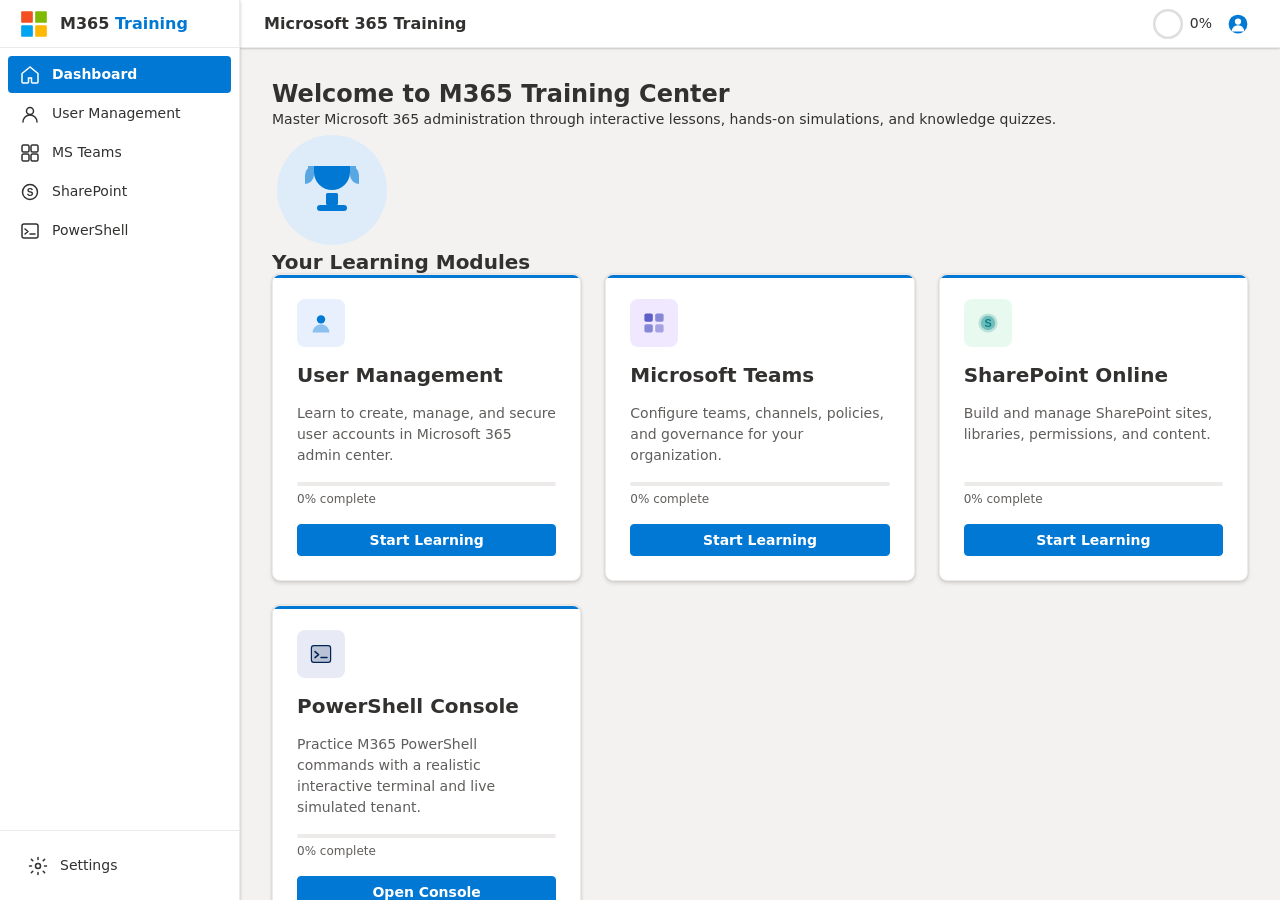
==== commit 945153c1: "Fix: repair app shell rendering (HTML/CSS class mismatch) index.html used shell class names (topnav," ====
--- a/index.html
+++ b/index.html
@@ -8,135 +8,120 @@
 </head>
 <body>
 
-  <!-- ============================================================
-       TOP NAVIGATION BAR
-       ============================================================ -->
-  <header class="topnav" role="banner">
-    <div class="topnav-left">
-      <!-- Microsoft 365 Logo — four colored squares -->
-      <a href="#" class="topnav-logo" aria-label="M365 Home" data-nav="dashboard">
-        <svg width="24" height="24" viewBox="0 0 24 24" fill="none" aria-hidden="true">
-          <rect x="1" y="1" width="10" height="10" rx="1" fill="#f25022"/>
-          <rect x="13" y="1" width="10" height="10" rx="1" fill="#7fba00"/>
-          <rect x="1" y="13" width="10" height="10" rx="1" fill="#00a4ef"/>
-          <rect x="13" y="13" width="10" height="10" rx="1" fill="#ffb900"/>
-        </svg>
+  <div class="app-wrapper">
+
+    <!-- ==========================================================
+         SIDEBAR
+         ========================================================== -->
+    <aside class="sidebar" role="complementary">
+
+      <!-- Brand / logo (clickable → dashboard) -->
+      <a href="#" class="nav-logo topnav-logo" data-nav="dashboard" aria-label="M365 Home" style="text-decoration:none;">
+        <span class="nav-logo-icon">
+          <svg width="28" height="28" viewBox="0 0 24 24" fill="none" aria-hidden="true">
+            <rect x="1" y="1" width="10" height="10" rx="1" fill="#f25022"/>
+            <rect x="13" y="1" width="10" height="10" rx="1" fill="#7fba00"/>
+            <rect x="1" y="13" width="10" height="10" rx="1" fill="#00a4ef"/>
+            <rect x="13" y="13" width="10" height="10" rx="1" fill="#ffb900"/>
+          </svg>
+        </span>
+        <span class="nav-logo-text">M365 <span>Training</span></span>
       </a>
-      <h1 class="topnav-title">M365 Training Center</h1>
-    </div>
-
-    <div class="topnav-right">
-      <!-- Overall progress ring -->
-      <div class="topnav-progress" aria-label="Overall progress" title="Overall progress">
-        <svg width="32" height="32" viewBox="0 0 36 36" class="progress-ring">
-          <circle cx="18" cy="18" r="15.5" fill="none" stroke="#e1dfdd" stroke-width="3"/>
-          <circle cx="18" cy="18" r="15.5" fill="none" stroke="#0078d4" stroke-width="3"
-                  stroke-dasharray="97.4" stroke-dashoffset="97.4" stroke-linecap="round"
-                  transform="rotate(-90 18 18)" id="overall-progress-ring"/>
-        </svg>
-        <span class="progress-ring-label" id="overall-progress-pct">0%</span>
+
+      <!-- Primary navigation -->
+      <nav class="nav-items" role="navigation" aria-label="Main navigation">
+        <!-- Dashboard -->
+        <a href="#" class="nav-item sidebar-link active" data-nav="dashboard" aria-current="page">
+          <svg width="20" height="20" viewBox="0 0 20 20" fill="none" aria-hidden="true">
+            <path d="M10 2L2 8.5V17a1 1 0 001 1h4.5a1 1 0 001-1v-4h3v4a1 1 0 001 1H17a1 1 0 001-1V8.5L10 2z" stroke="currentColor" stroke-width="1.5" fill="none"/>
+          </svg>
+          <span>Dashboard</span>
+        </a>
+
+        <!-- User Management -->
+        <a href="#" class="nav-item sidebar-link" data-nav="module" data-module="users">
+          <svg width="20" height="20" viewBox="0 0 20 20" fill="none" aria-hidden="true">
+            <circle cx="10" cy="7" r="3.5" stroke="currentColor" stroke-width="1.5"/>
+            <path d="M3 18c0-3.866 3.134-7 7-7s7 3.134 7 7" stroke="currentColor" stroke-width="1.5" stroke-linecap="round"/>
+          </svg>
+          <span>User Management</span>
+        </a>
+
+        <!-- MS Teams -->
+        <a href="#" class="nav-item sidebar-link" data-nav="module" data-module="teams">
+          <svg width="20" height="20" viewBox="0 0 20 20" fill="none" aria-hidden="true">
+            <rect x="2" y="2" width="7" height="7" rx="1.5" stroke="currentColor" stroke-width="1.5"/>
+            <rect x="11" y="2" width="7" height="7" rx="1.5" stroke="currentColor" stroke-width="1.5"/>
+            <rect x="2" y="11" width="7" height="7" rx="1.5" stroke="currentColor" stroke-width="1.5"/>
+            <rect x="11" y="11" width="7" height="7" rx="1.5" stroke="currentColor" stroke-width="1.5"/>
+          </svg>
+          <span>MS Teams</span>
+        </a>
+
+        <!-- SharePoint -->
+        <a href="#" class="nav-item sidebar-link" data-nav="module" data-module="sharepoint">
+          <svg width="20" height="20" viewBox="0 0 20 20" fill="none" aria-hidden="true">
+            <circle cx="10" cy="10" r="7.5" stroke="currentColor" stroke-width="1.5"/>
+            <text x="10" y="14" text-anchor="middle" fill="currentColor" font-size="10" font-weight="600" font-family="Segoe UI, sans-serif">S</text>
+          </svg>
+          <span>SharePoint</span>
+        </a>
+
+        <!-- PowerShell Console -->
+        <a href="#" class="nav-item sidebar-link" data-nav="module" data-module="console">
+          <svg width="20" height="20" viewBox="0 0 20 20" fill="none" aria-hidden="true">
+            <rect x="2" y="3" width="16" height="14" rx="2" stroke="currentColor" stroke-width="1.5" fill="none"/>
+            <path d="M5 8l3 2.5L5 13" stroke="currentColor" stroke-width="1.5" stroke-linecap="round" stroke-linejoin="round" fill="none"/>
+            <line x1="10" y1="13" x2="15" y2="13" stroke="currentColor" stroke-width="1.5" stroke-linecap="round"/>
+          </svg>
+          <span>PowerShell</span>
+        </a>
+
+      </nav>
+
+      <!-- Footer navigation -->
+      <div class="nav-footer">
+        <a href="#" class="nav-item sidebar-link" data-nav="settings">
+          <svg width="20" height="20" viewBox="0 0 20 20" fill="none" aria-hidden="true">
+            <circle cx="10" cy="10" r="2.5" stroke="currentColor" stroke-width="1.5"/>
+            <path d="M10 1.5v2M10 16.5v2M1.5 10h2M16.5 10h2M3.4 3.4l1.4 1.4M15.2 15.2l1.4 1.4M3.4 16.6l1.4-1.4M15.2 4.8l1.4-1.4" stroke="currentColor" stroke-width="1.5" stroke-linecap="round"/>
+          </svg>
+          <span>Settings</span>
+        </a>
       </div>
 
-      <!-- User avatar -->
-      <button class="topnav-avatar" aria-label="User profile" id="btn-user-profile">
-        <svg width="32" height="32" viewBox="0 0 32 32" fill="none" aria-hidden="true">
-          <circle cx="16" cy="16" r="15" fill="#0078d4"/>
-          <circle cx="16" cy="12" r="5" fill="#fff"/>
-          <path d="M6 28c0-5.523 4.477-10 10-10s10 4.477 10 10" fill="#fff"/>
-        </svg>
-      </button>
-    </div>
-  </header>
-
-  <!-- ============================================================
-       LAYOUT WRAPPER (sidebar + main)
-       ============================================================ -->
-  <div class="layout">
+    </aside>
 
     <!-- ==========================================================
-         SIDEBAR NAVIGATION
+         MAIN AREA (top bar + scrollable content)
          ========================================================== -->
-    <nav class="sidebar" role="navigation" aria-label="Main navigation">
-      <ul class="sidebar-nav">
-        <!-- Dashboard -->
-        <li>
-          <a href="#" class="sidebar-link active" data-nav="dashboard" aria-current="page">
-            <svg class="sidebar-icon" width="20" height="20" viewBox="0 0 20 20" fill="none" aria-hidden="true">
-              <path d="M10 2L2 8.5V17a1 1 0 001 1h4.5a1 1 0 001-1v-4h3v4a1 1 0 001 1H17a1 1 0 001-1V8.5L10 2z"
-                    stroke="currentColor" stroke-width="1.5" fill="none"/>
-            </svg>
-            <span class="sidebar-label">Dashboard</span>
-          </a>
-        </li>
-
-        <!-- Module 1: User Management -->
-        <li>
-          <a href="#" class="sidebar-link" data-nav="module" data-module="users">
-            <svg class="sidebar-icon" width="20" height="20" viewBox="0 0 20 20" fill="none" aria-hidden="true">
-              <circle cx="10" cy="7" r="3.5" stroke="currentColor" stroke-width="1.5"/>
-              <path d="M3 18c0-3.866 3.134-7 7-7s7 3.134 7 7" stroke="currentColor" stroke-width="1.5" stroke-linecap="round"/>
-            </svg>
-            <span class="sidebar-label">User Management</span>
-          </a>
-        </li>
-
-        <!-- Module 2: MS Teams -->
-        <li>
-          <a href="#" class="sidebar-link" data-nav="module" data-module="teams">
-            <svg class="sidebar-icon" width="20" height="20" viewBox="0 0 20 20" fill="none" aria-hidden="true">
-              <rect x="2" y="2" width="7" height="7" rx="1.5" stroke="currentColor" stroke-width="1.5"/>
-              <rect x="11" y="2" width="7" height="7" rx="1.5" stroke="currentColor" stroke-width="1.5"/>
-              <rect x="2" y="11" width="7" height="7" rx="1.5" stroke="currentColor" stroke-width="1.5"/>
-              <rect x="11" y="11" width="7" height="7" rx="1.5" stroke="currentColor" stroke-width="1.5"/>
-            </svg>
-            <span class="sidebar-label">MS Teams</span>
-          </a>
-        </li>
-
-        <!-- Module 3: SharePoint -->
-        <li>
-          <a href="#" class="sidebar-link" data-nav="module" data-module="sharepoint">
-            <svg class="sidebar-icon" width="20" height="20" viewBox="0 0 20 20" fill="none" aria-hidden="true">
-              <circle cx="10" cy="10" r="7.5" stroke="currentColor" stroke-width="1.5"/>
-              <text x="10" y="14" text-anchor="middle" fill="currentColor" font-size="10" font-weight="600" font-family="Segoe UI, sans-serif">S</text>
-            </svg>
-            <span class="sidebar-label">SharePoint</span>
-          </a>
-        </li>
-
-        <!-- Module 4: PowerShell Console -->
-        <li>
-          <a href="#" class="sidebar-link" data-nav="module" data-module="console">
-            <svg class="sidebar-icon" width="20" height="20" viewBox="0 0 20 20" fill="none" aria-hidden="true">
-              <rect x="2" y="3" width="16" height="14" rx="2" stroke="currentColor" stroke-width="1.5" fill="none"/>
-              <path d="M5 8l3 2.5L5 13" stroke="currentColor" stroke-width="1.5" stroke-linecap="round" stroke-linejoin="round" fill="none"/>
-              <line x1="10" y1="13" x2="15" y2="13" stroke="currentColor" stroke-width="1.5" stroke-linecap="round"/>
-            </svg>
-            <span class="sidebar-label">PowerShell</span>
-          </a>
-        </li>
-
-        <!-- Spacer -->
-        <li class="sidebar-spacer" aria-hidden="true"></li>
-
-        <!-- Settings -->
-        <li>
-          <a href="#" class="sidebar-link" data-nav="settings">
-            <svg class="sidebar-icon" width="20" height="20" viewBox="0 0 20 20" fill="none" aria-hidden="true">
-              <circle cx="10" cy="10" r="2.5" stroke="currentColor" stroke-width="1.5"/>
-              <path d="M10 1.5v2M10 16.5v2M1.5 10h2M16.5 10h2M3.4 3.4l1.4 1.4M15.2 15.2l1.4 1.4M3.4 16.6l1.4-1.4M15.2 4.8l1.4-1.4"
-                    stroke="currentColor" stroke-width="1.5" stroke-linecap="round"/>
-            </svg>
-            <span class="sidebar-label">Settings</span>
-          </a>
-        </li>
-      </ul>
-    </nav>
-
-    <!-- ==========================================================
-         MAIN CONTENT AREA
-         ========================================================== -->
-    <main id="main-content" class="main-content" role="main">
+    <div class="main-area">
+
+      <!-- Top bar -->
+      <header class="topbar" role="banner">
+        <h1 class="topbar-title">Microsoft 365 Training</h1>
+        <div class="topbar-spacer"></div>
+        <div class="topbar-actions">
+          <div class="topbar-progress" aria-label="Overall progress" title="Overall progress" style="display:flex;align-items:center;gap:6px;">
+            <svg width="32" height="32" viewBox="0 0 36 36" class="progress-ring">
+              <circle cx="18" cy="18" r="15.5" fill="none" stroke="#e1dfdd" stroke-width="3"/>
+              <circle cx="18" cy="18" r="15.5" fill="none" stroke="#0078d4" stroke-width="3" stroke-dasharray="97.4" stroke-dashoffset="97.4" stroke-linecap="round" transform="rotate(-90 18 18)" id="overall-progress-ring"/>
+            </svg>
+            <span class="progress-ring-label" id="overall-progress-pct">0%</span>
+          </div>
+          <button class="topbar-btn" aria-label="User profile" id="btn-user-profile">
+            <svg width="32" height="32" viewBox="0 0 32 32" fill="none" aria-hidden="true">
+              <circle cx="16" cy="16" r="15" fill="#0078d4"/>
+              <circle cx="16" cy="12" r="5" fill="#fff"/>
+              <path d="M6 28c0-5.523 4.477-10 10-10s10 4.477 10 10" fill="#fff"/>
+            </svg>
+          </button>
+        </div>
+      </header>
+
+      <!-- Scrollable content -->
+      <main id="main-content" class="content-area" role="main">
+        <div class="content-inner">
 
       <!-- ~~~~~~~~~~~~~~~~~~~~~~~~~~~~~~~~~~~~~~~~~~~~~~~~~~~~~~~~
            VIEW: DASHBOARD
@@ -461,7 +446,10 @@
         <p>Application settings will appear here.</p>
       </section>
 
-    </main>
+        </div>
+      </main>
+    </div>
+
   </div>
 
   <!-- ==============================================================
